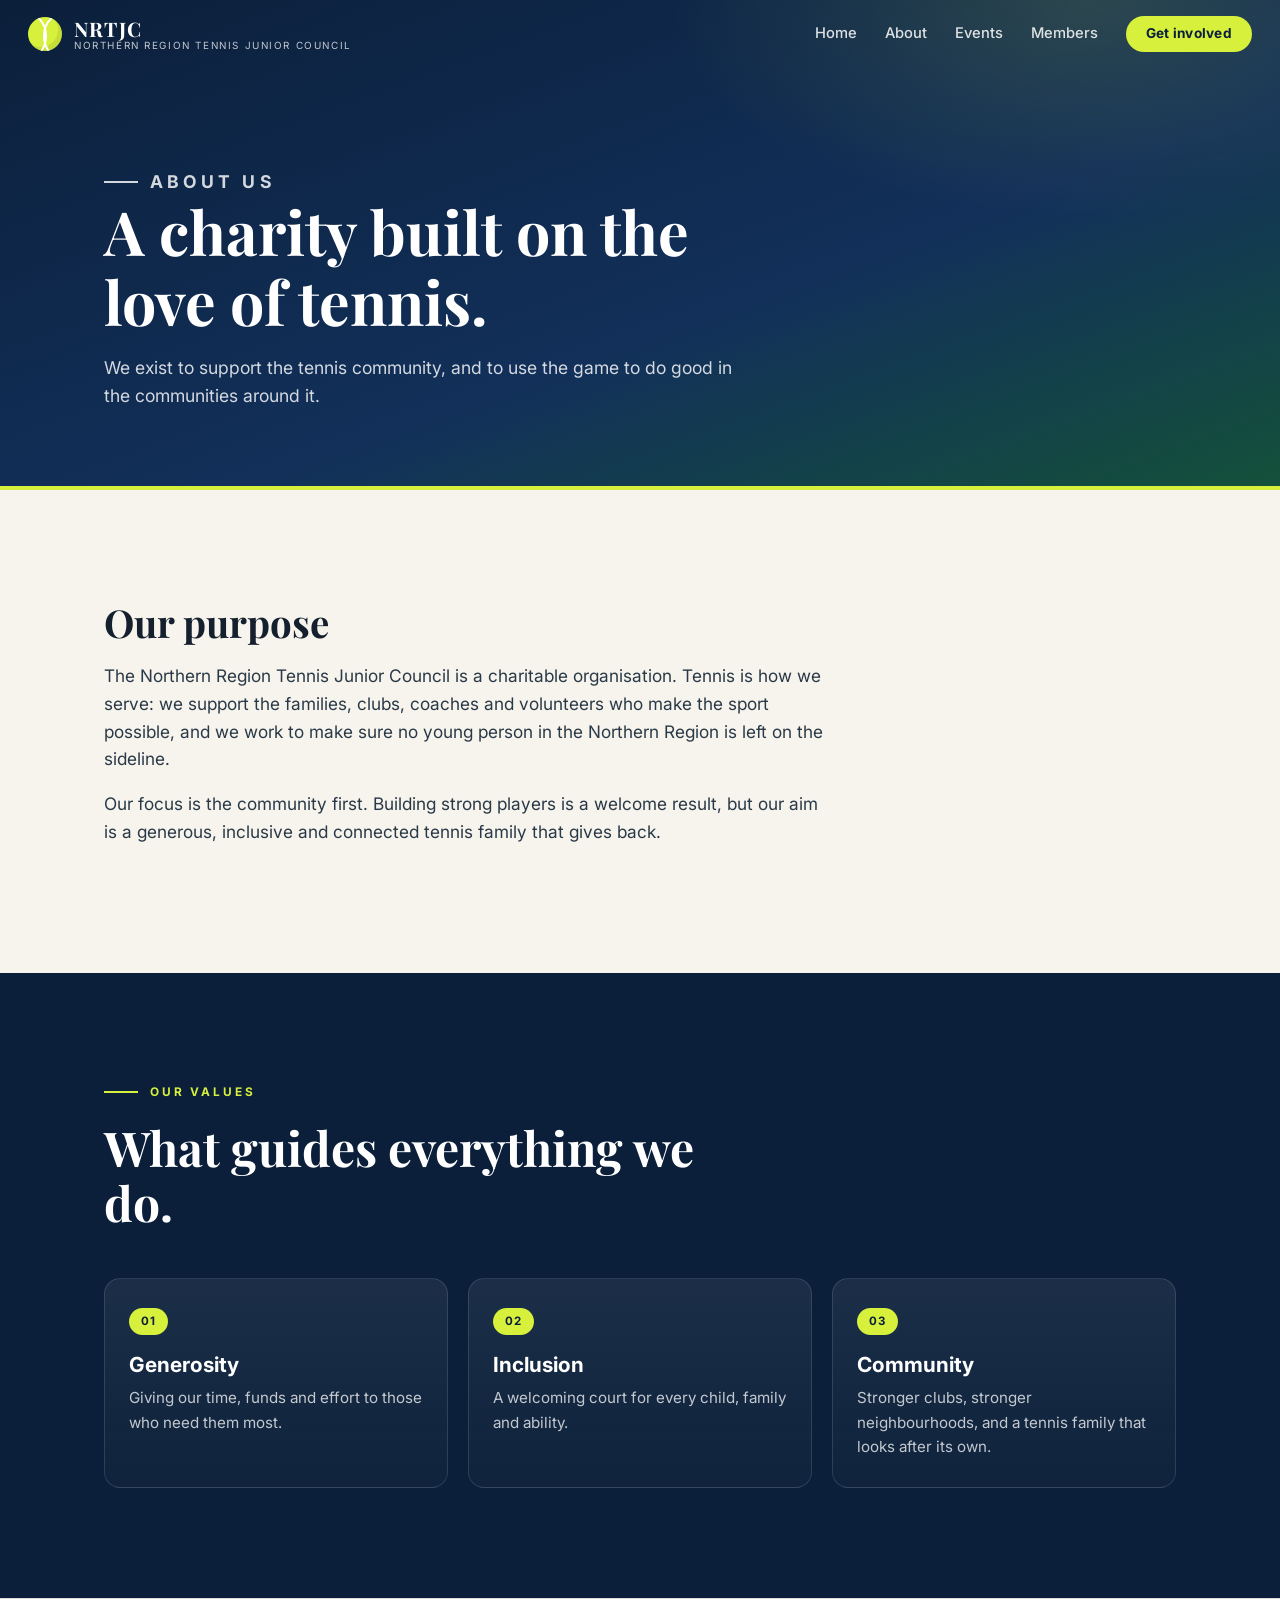
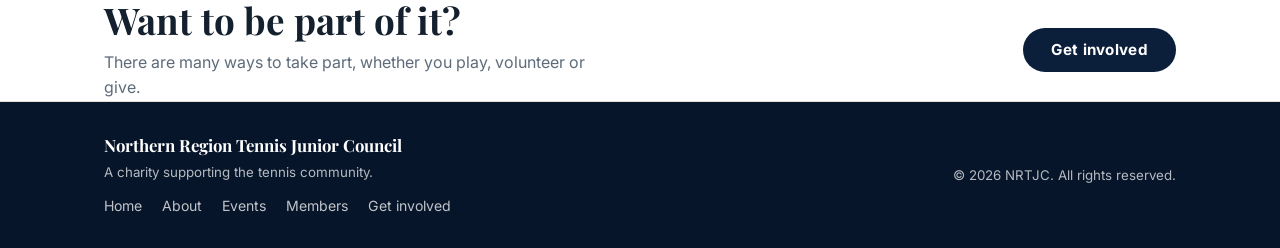
==== about.html @ 8a2147fd "Split into multiple pages and remove placeholder content Pages: home, about, events, members, get-in" ====
<!doctype html>
<html lang="en">
<head>
  <meta charset="utf-8">
  <meta name="viewport" content="width=device-width, initial-scale=1">
  <title>About – Northern Region Tennis Junior Council</title>
  <meta name="description" content="Who we are and what we stand for.">
  <link rel="preconnect" href="https://fonts.googleapis.com">
  <link rel="preconnect" href="https://fonts.gstatic.com" crossorigin>
  <link href="https://fonts.googleapis.com/css2?family=Inter:wght@400;500;600;700&family=Playfair+Display:wght@600;700;800&display=swap" rel="stylesheet">
  <link rel="stylesheet" href="styles.css">
</head>
<body data-page="about">
<header class="page-hero"><div class="wrap">
  <p class="eyebrow">About us</p>
  <h1>A charity built on the love of tennis.</h1>
  <p>We exist to support the tennis community, and to use the game to do good in the communities around it.</p>
</div></header>
<main>
  <section class="section">
    <div class="wrap">
      <div class="prose reveal">
        <h2>Our purpose</h2>
        <p>The Northern Region Tennis Junior Council is a charitable organisation. Tennis is how we serve: we support the families, clubs, coaches and volunteers who make the sport possible, and we work to make sure no young person in the Northern Region is left on the sideline.</p>
        <p>Our focus is the community first. Building strong players is a welcome result, but our aim is a generous, inclusive and connected tennis family that gives back.</p>
      </div>
    </div>
  </section>
  <section class="section dark">
    <div class="wrap">
      <div class="section-head reveal"><p class="eyebrow">Our values</p><h2>What guides everything we do.</h2></div>
      <div class="cards" style="grid-template-columns:repeat(3,1fr)">
        <article class="card reveal"><div class="card-tag">01</div><h3>Generosity</h3><p>Giving our time, funds and effort to those who need them most.</p></article>
        <article class="card reveal"><div class="card-tag">02</div><h3>Inclusion</h3><p>A welcoming court for every child, family and ability.</p></article>
        <article class="card reveal"><div class="card-tag">03</div><h3>Community</h3><p>Stronger clubs, stronger neighbourhoods, and a tennis family that looks after its own.</p></article>
      </div>
    </div>
  </section>
  <section class="band">
    <div class="wrap split reveal">
      <div><h2>Want to be part of it?</h2><p>There are many ways to take part, whether you play, volunteer or give.</p></div>
      <a href="get-involved.html" class="btn btn-navy">Get involved</a>
    </div>
  </section>
</main>

<script src="site-config.js"></script>
<script src="layout.js"></script>
</body>
</html>
---- styles.css ----
:root {
  --navy: #0b1f3a;
  --navy-2: #12305a;
  --court: #1d6b4a;
  --court-2: #14513a;
  --ball: #d6f03c;
  --ball-dark: #b5cf1f;
  --cream: #f6f4ec;
  --ink: #14202e;
  --muted: #5d6b7a;
  --line: #e1ddd0;
  --white: #fff;
  --radius: 16px;
  --shadow: 0 18px 40px -18px rgba(11, 31, 58, .35);
  --serif: "Playfair Display", Georgia, serif;
  --sans: "Inter", system-ui, -apple-system, "Segoe UI", sans-serif;
}

* { box-sizing: border-box; }
html { scroll-behavior: smooth; scroll-padding-top: 72px; }
body {
  margin: 0; font-family: var(--sans); color: var(--ink); background: var(--cream);
  line-height: 1.6; -webkit-font-smoothing: antialiased;
}
h1, h2, h3 { font-family: var(--serif); line-height: 1.15; margin: 0; }
h3 { font-family: var(--sans); font-weight: 700; }
p { margin: 0 0 1em; }
a { color: inherit; }
img { max-width: 100%; }
[hidden] { display: none !important; }

.wrap { max-width: 1120px; margin: 0 auto; padding: 0 24px; }
.center { text-align: center; }

/* ---------- Buttons ---------- */
.btn {
  display: inline-block; background: var(--ball); color: var(--navy); font-weight: 700;
  padding: 14px 28px; border-radius: 999px; text-decoration: none; border: 0; cursor: pointer;
  font: 700 .95rem/1 var(--sans); letter-spacing: .02em;
  transition: transform .2s, box-shadow .2s, background .2s;
}
.btn:hover { transform: translateY(-2px); background: #e4ff4a; box-shadow: 0 10px 24px -8px rgba(214, 240, 60, .6); }
.btn-small { padding: 11px 20px; font-size: .85rem; }
.btn-ghost { background: transparent; color: var(--white); box-shadow: inset 0 0 0 2px rgba(255,255,255,.45); }
.btn-ghost:hover { background: rgba(255,255,255,.1); box-shadow: inset 0 0 0 2px var(--white); }
.btn-ghost-dark { background: transparent; color: var(--navy); box-shadow: inset 0 0 0 2px var(--line); }
.btn-ghost-dark:hover { background: var(--cream); box-shadow: inset 0 0 0 2px var(--navy); }

/* ---------- Nav ---------- */
.nav {
  position: fixed; inset: 0 0 auto 0; z-index: 50; height: 68px;
  display: flex; align-items: center; justify-content: space-between; padding: 0 28px;
  background: rgba(11, 31, 58, .0); transition: background .3s, box-shadow .3s;
}
.nav.scrolled { background: rgba(11, 31, 58, .96); backdrop-filter: blur(8px); box-shadow: 0 6px 24px rgba(0,0,0,.2); }
.brand { display: flex; align-items: center; gap: 12px; text-decoration: none; color: var(--white); }
.brand-mark {
  width: 34px; height: 34px; border-radius: 50%; background: var(--ball); position: relative; flex: none;
  box-shadow: inset -4px -4px 0 rgba(0,0,0,.08);
}
.brand-mark::before, .brand-mark::after {
  content: ""; position: absolute; width: 140%; height: 140%; border: 2px solid var(--white); border-radius: 50%;
}
.brand-mark::before { left: -95%; top: -20%; }
.brand-mark::after { right: -95%; top: -20%; }
.brand-mark { overflow: hidden; }
.brand-text { display: flex; flex-direction: column; line-height: 1.1; }
.brand-text strong { font-family: var(--serif); font-size: 1.25rem; letter-spacing: .06em; }
.brand-text small { font-size: .62rem; text-transform: uppercase; letter-spacing: .16em; opacity: .75; }
#navLinks { display: flex; align-items: center; gap: 28px; }
#navLinks a:not(.btn) { color: var(--white); text-decoration: none; font-weight: 500; font-size: .92rem; opacity: .85; position: relative; }
#navLinks a:not(.btn):hover { opacity: 1; }
#navLinks a:not(.btn)::after {
  content: ""; position: absolute; left: 0; bottom: -6px; height: 2px; width: 0; background: var(--ball); transition: width .25s;
}
#navLinks a:not(.btn):hover::after { width: 100%; }
.nav-toggle { display: none; background: none; border: 0; width: 40px; height: 40px; cursor: pointer; position: relative; }
.nav-toggle span { position: absolute; left: 9px; right: 9px; height: 2px; background: var(--white); transition: transform .25s, top .25s; }
.nav-toggle span:first-child { top: 15px; }
.nav-toggle span:last-child { top: 23px; }
.nav-toggle[aria-expanded="true"] span:first-child { top: 19px; transform: rotate(45deg); }
.nav-toggle[aria-expanded="true"] span:last-child { top: 19px; transform: rotate(-45deg); }

/* ---------- Hero ---------- */
.hero {
  position: relative; min-height: 100vh; display: flex; align-items: center; overflow: hidden; color: var(--white);
  background:
    radial-gradient(900px 500px at 80% 20%, rgba(214,240,60,.14), transparent 60%),
    linear-gradient(160deg, var(--navy) 0%, var(--navy-2) 45%, var(--court-2) 100%);
}
.court { position: absolute; inset: 0; perspective: 900px; pointer-events: none; }
.court-lines {
  position: absolute; left: 50%; bottom: -35%; width: 130%; aspect-ratio: 1.9; transform: translateX(-50%) rotateX(62deg);
  border: 3px solid rgba(255,255,255,.35); background: rgba(29,107,74,.25);
  background-image:
    linear-gradient(rgba(255,255,255,.35), rgba(255,255,255,.35)),
    linear-gradient(rgba(255,255,255,.35), rgba(255,255,255,.35)),
    linear-gradient(rgba(255,255,255,.35), rgba(255,255,255,.35)),
    linear-gradient(rgba(255,255,255,.35), rgba(255,255,255,.35));
  background-repeat: no-repeat;
  background-size: 3px 100%, 100% 3px, 100% 3px, 3px 50%;
  background-position: 50% 0, 0 12%, 0 88%, 50% 50%;
  /* service lines & centre mark */
  box-shadow: 0 0 120px rgba(214,240,60,.08) inset;
}
.court-lines::before {
  content: ""; position: absolute; left: 22%; right: 22%; top: 12%; bottom: 12%;
  border-left: 3px solid rgba(255,255,255,.3); border-right: 3px solid rgba(255,255,255,.3);
}
.ball {
  position: absolute; right: 14%; top: 22%; width: 74px; height: 74px; border-radius: 50%;
  background: radial-gradient(circle at 32% 30%, #f1ff7a, var(--ball) 55%, var(--ball-dark));
  box-shadow: 0 0 60px rgba(214,240,60,.45);
  animation: bounce 2.6s cubic-bezier(.3,0,.4,1) infinite;
}
.ball::before, .ball::after {
  content: ""; position: absolute; width: 120%; height: 120%; border: 3px solid rgba(255,255,255,.85); border-radius: 50%;
}
.ball::before { left: -78%; top: -10%; }
.ball::after { right: -78%; top: -10%; }
.ball { overflow: hidden; }
.ball-shadow {
  position: absolute; right: calc(14% - 6px); top: 62%; width: 86px; height: 16px; border-radius: 50%;
  background: rgba(0,0,0,.35); filter: blur(6px); animation: shadow 2.6s cubic-bezier(.3,0,.4,1) infinite;
}
@keyframes bounce {
  0%, 100% { transform: translateY(300px) scale(1, .92); animation-timing-function: cubic-bezier(.2,.7,.4,1); }
  50% { transform: translateY(0) scale(1); animation-timing-function: cubic-bezier(.6,0,.8,.3); }
}
@keyframes shadow { 0%, 100% { transform: scale(1); opacity: .55; } 50% { transform: scale(.55); opacity: .2; } }

.hero-inner { position: relative; max-width: 1120px; margin: 0 auto; padding: 120px 24px 100px; width: 100%; }
.hero h1 { font-size: clamp(2.5rem, 6.4vw, 5rem); font-weight: 800; max-width: 14ch; letter-spacing: -.01em; }
.hero h1 em { font-style: italic; color: var(--ball); }
.lead { max-width: 54ch; font-size: 1.15rem; margin: 24px 0 34px; color: rgba(255,255,255,.82); }
.eyebrow {
  text-transform: uppercase; letter-spacing: .24em; font-size: .74rem; font-weight: 700; color: var(--ball);
  display: flex; align-items: center; gap: 12px; margin-bottom: 18px;
}
.eyebrow::before { content: ""; width: 34px; height: 2px; background: currentColor; }
.eyebrow.dark { color: var(--court); }
.hero-cta { display: flex; flex-wrap: wrap; gap: 14px; }
.scroll-cue {
  position: absolute; left: 50%; bottom: 26px; width: 26px; height: 42px; border: 2px solid rgba(255,255,255,.5);
  border-radius: 14px; transform: translateX(-50%);
}
.scroll-cue span { position: absolute; left: 50%; top: 8px; width: 4px; height: 8px; margin-left: -2px; border-radius: 2px; background: var(--ball); animation: cue 1.6s infinite; }
@keyframes cue { 0% { opacity: 1; transform: translateY(0); } 100% { opacity: 0; transform: translateY(14px); } }

/* ---------- Sections ---------- */
.section { padding: 110px 0; }
.section.dark { background: var(--navy); color: var(--white); }
.section-head { max-width: 640px; margin-bottom: 48px; }
.section-head h2, .two-col h2 { font-size: clamp(2rem, 4vw, 3rem); }
.section-head .sub { margin: 16px 0 0; color: var(--muted); }
.two-col { display: grid; grid-template-columns: 1fr 1.2fr; gap: 64px; align-items: start; }
.pillars { list-style: none; padding: 0; margin: 32px 0 0; display: grid; gap: 22px; }
.pillars li { display: flex; gap: 20px; padding-top: 22px; border-top: 1px solid var(--line); }
.pillars li > span { font-family: var(--serif); font-size: 1.6rem; color: var(--court); font-weight: 700; }
.pillars h3 { margin-bottom: 2px; }
.pillars p { margin: 0; color: var(--muted); }

.cards { display: grid; grid-template-columns: repeat(4, 1fr); gap: 20px; }
.card {
  background: linear-gradient(180deg, rgba(255,255,255,.07), rgba(255,255,255,.02));
  border: 1px solid rgba(255,255,255,.12); border-radius: var(--radius); padding: 28px 24px; position: relative; overflow: hidden;
  transition: transform .3s, border-color .3s;
}
.card::after { content: ""; position: absolute; left: 0; bottom: 0; height: 3px; width: 0; background: var(--ball); transition: width .4s; }
.card:hover { transform: translateY(-6px); border-color: rgba(214,240,60,.5); }
.card:hover::after { width: 100%; }
.card-tag { display: inline-block; background: var(--ball); color: var(--navy); font-size: .72rem; font-weight: 700; padding: 4px 12px; border-radius: 999px; letter-spacing: .08em; margin-bottom: 18px; }
.card h3 { font-size: 1.3rem; margin-bottom: 10px; }
.card p { color: rgba(255,255,255,.75); margin: 0; font-size: .95rem; }

/* ---------- Events ---------- */
.events { list-style: none; margin: 0; padding: 0; display: grid; gap: 14px; }
.events li {
  display: flex; align-items: center; gap: 24px; background: var(--white); border-radius: var(--radius);
  padding: 20px 26px; border: 1px solid var(--line); transition: transform .25s, box-shadow .25s;
}
.events li:hover { transform: translateX(6px); box-shadow: var(--shadow); }
.events time { display: flex; flex-direction: column; align-items: center; min-width: 64px; background: var(--navy); color: var(--white); border-radius: 12px; padding: 8px 6px; line-height: 1.1; }
.events time b { font-size: .68rem; letter-spacing: .16em; color: var(--ball); }
.events time span { font-family: var(--serif); font-size: 1.7rem; font-weight: 700; }
.events li > div { flex: 1; }
.events h3 { font-size: 1.1rem; }
.events p { margin: 2px 0 0; color: var(--muted); font-size: .92rem; }
.chip { font-size: .75rem; font-weight: 700; padding: 6px 14px; border-radius: 999px; background: rgba(29,107,74,.12); color: var(--court-2); white-space: nowrap; }
.chip.alt { background: rgba(11,31,58,.08); color: var(--navy-2); }

/* ---------- Members ---------- */
.members-section { background: linear-gradient(180deg, #ecebe0, var(--cream)); }
.toolbar { display: flex; gap: 14px; margin-bottom: 32px; flex-wrap: wrap; }
.toolbar input {
  flex: 1; min-width: 220px; padding: 14px 20px; border-radius: 999px; border: 1px solid var(--line);
  font: 500 .95rem var(--sans); background: var(--white); outline: none; transition: border-color .2s, box-shadow .2s;
}
.toolbar input:focus { border-color: var(--court); box-shadow: 0 0 0 4px rgba(29,107,74,.15); }
.toolbar .btn { background: var(--navy); color: var(--white); }
.toolbar .btn:hover { background: var(--navy-2); box-shadow: 0 10px 24px -8px rgba(11,31,58,.5); }

.member-grid { display: grid; grid-template-columns: repeat(auto-fill, minmax(260px, 1fr)); gap: 22px; }
.member {
  background: var(--white); border-radius: var(--radius); border: 1px solid var(--line); overflow: hidden; cursor: pointer;
  text-align: left; padding: 0; font: inherit; color: inherit; display: flex; flex-direction: column;
  transition: transform .3s, box-shadow .3s; position: relative;
}
.member:hover, .member:focus-visible { transform: translateY(-6px); box-shadow: var(--shadow); outline: none; }
.member:focus-visible { box-shadow: 0 0 0 3px var(--court), var(--shadow); }
.member-top { height: 96px; position: relative; background: linear-gradient(135deg, var(--navy), var(--court)); }
.member-top::after {
  content: ""; position: absolute; inset: 0; opacity: .25;
  background: repeating-linear-gradient(90deg, transparent 0 38px, rgba(255,255,255,.5) 38px 40px);
}
.avatar {
  width: 72px; height: 72px; border-radius: 50%; display: grid; place-items: center; flex: none;
  font: 800 1.5rem var(--serif); color: var(--navy); background: var(--ball); border: 4px solid var(--white);
}
.member .avatar { position: absolute; left: 22px; bottom: -36px; z-index: 1; }
.member-body { padding: 48px 22px 22px; flex: 1; display: flex; flex-direction: column; }
.member h3 { font-size: 1.15rem; }
.member .meta { color: var(--muted); font-size: .88rem; margin: 2px 0 16px; }
.member-foot { margin-top: auto; display: flex; align-items: center; justify-content: space-between; font-size: .82rem; font-weight: 600; color: var(--court-2); }
.member-foot .arrow { transition: transform .25s; }
.member:hover .arrow { transform: translateX(5px); }
.slide-dots { display: flex; gap: 6px; }
.slide-dots i { width: 10px; height: 10px; border-radius: 50%; background: var(--line); }
.slide-dots i.on { background: var(--ball-dark); }
.remove-btn {
  position: absolute; top: 10px; right: 10px; z-index: 2; background: rgba(0,0,0,.45); color: var(--white); border: 0;
  border-radius: 999px; font: 600 .7rem var(--sans); padding: 5px 10px; cursor: pointer;
}
.remove-btn:hover { background: #b3261e; }
.badge-local { position: absolute; top: 10px; left: 12px; z-index: 2; font-size: .66rem; font-weight: 700; letter-spacing: .1em; text-transform: uppercase; color: var(--navy); background: var(--ball); padding: 3px 9px; border-radius: 999px; }
.empty { text-align: center; color: var(--muted); padding: 40px 0; }

/* ---------- CTA / footer ---------- */
.cta { background: linear-gradient(135deg, var(--court-2), var(--navy)); color: var(--white); }
.cta h2 { font-size: clamp(2rem, 4vw, 3rem); margin-bottom: 14px; }
.cta p { max-width: 52ch; margin: 0 auto 30px; color: rgba(255,255,255,.8); }
.footer { background: #07152a; color: rgba(255,255,255,.7); padding: 30px 0; }
.footer-in { display: flex; justify-content: space-between; gap: 20px; flex-wrap: wrap; align-items: center; }
.footer strong { color: var(--white); font-family: var(--serif); font-size: 1.05rem; }

/* ---------- Modals ---------- */
.modal { position: fixed; inset: 0; z-index: 100; display: grid; place-items: center; padding: 20px; animation: fade .2s; }
.modal-backdrop { position: absolute; inset: 0; background: rgba(7,21,42,.82); backdrop-filter: blur(4px); }
.modal-panel {
  position: relative; background: var(--white); border-radius: 20px; width: 100%; max-height: calc(100vh - 40px);
  overflow: auto; box-shadow: 0 40px 90px rgba(0,0,0,.5); animation: pop .3s cubic-bezier(.2,.8,.3,1.2);
}
@keyframes fade { from { opacity: 0; } }
@keyframes pop { from { opacity: 0; transform: translateY(24px) scale(.96); } }
.modal-close {
  position: absolute; top: 14px; right: 16px; z-index: 3; width: 38px; height: 38px; border-radius: 50%; border: 0;
  background: rgba(11,31,58,.08); font-size: 1.6rem; line-height: 1; cursor: pointer; color: var(--navy);
}
.modal-close:hover { background: var(--ball); }

.viewer-panel { max-width: 1040px; padding: 26px 26px 26px; display: flex; flex-direction: column; }
.viewer-head { display: flex; align-items: center; gap: 16px; padding-right: 50px; margin-bottom: 18px; }
.viewer-head .avatar { width: 58px; height: 58px; font-size: 1.2rem; border: 0; }
.viewer-head h3 { font-size: 1.3rem; font-family: var(--serif); }
.viewer-head p { margin: 0; color: var(--muted); font-size: .92rem; }
.viewer-tabs { display: flex; gap: 8px; margin-bottom: 14px; flex-wrap: wrap; }
.viewer-tabs button {
  border: 1px solid var(--line); background: var(--cream); padding: 9px 18px; border-radius: 999px; cursor: pointer;
  font: 600 .86rem var(--sans); color: var(--navy); transition: all .2s;
}
.viewer-tabs button[aria-selected="true"] { background: var(--navy); color: var(--white); border-color: var(--navy); }
.viewer-stage {
  position: relative; width: 100%; aspect-ratio: 16 / 9; background: var(--cream); border-radius: 12px; overflow: hidden; border: 1px solid var(--line);
}
.viewer-stage iframe { position: absolute; inset: 0; width: 100%; height: 100%; border: 0; }
.stage-msg { position: absolute; inset: 0; display: grid; place-content: center; text-align: center; padding: 24px; color: var(--muted); }
.stage-msg .ico { font-size: 2.4rem; margin-bottom: 6px; }
.stage-msg b { color: var(--navy); }
.stage-loading::before {
  content: ""; position: absolute; left: 50%; top: 50%; width: 34px; height: 34px; margin: -17px; border-radius: 50%;
  border: 3px solid var(--line); border-top-color: var(--court); animation: spin .8s linear infinite;
}
@keyframes spin { to { transform: rotate(360deg); } }

.form-panel { max-width: 560px; padding: 34px 32px 28px; }
.form-panel h3 { font: 700 1.6rem var(--serif); margin-bottom: 8px; }
.hint { color: var(--muted); font-size: .9rem; }
.hint.small { font-size: .78rem; margin: 18px 0 0; }
.hint code { background: var(--cream); padding: 1px 6px; border-radius: 4px; }
.form-panel form { display: grid; gap: 14px; margin-top: 18px; }
.form-panel label { display: grid; gap: 6px; font-size: .8rem; font-weight: 700; color: var(--navy); text-transform: uppercase; letter-spacing: .06em; }
.form-panel input {
  padding: 12px 14px; border: 1px solid var(--line); border-radius: 10px; font: 400 .95rem var(--sans);
  text-transform: none; letter-spacing: 0; color: var(--ink); outline: none;
}
.form-panel input:focus { border-color: var(--court); box-shadow: 0 0 0 4px rgba(29,107,74,.15); }
.row { display: grid; grid-template-columns: 1fr 1fr; gap: 14px; }
.error { color: #b3261e; background: #fdecea; padding: 10px 14px; border-radius: 10px; font-size: .88rem; margin: 0; }
.form-actions { display: flex; justify-content: flex-end; gap: 10px; margin-top: 6px; }

/* ---------- Reveal on scroll ---------- */
.reveal { opacity: 0; transform: translateY(26px); transition: opacity .7s ease, transform .7s ease; }
.reveal.in { opacity: 1; transform: none; }

/* ---------- Responsive ---------- */
@media (max-width: 900px) {
  .cards { grid-template-columns: repeat(2, 1fr); }
  .two-col { grid-template-columns: 1fr; gap: 28px; }
  .ball { right: 8%; width: 56px; height: 56px; }
  .ball-shadow { right: 8%; }
}
@media (max-width: 720px) {
  .nav-toggle { display: block; }
  #navLinks {
    position: absolute; top: 68px; left: 0; right: 0; flex-direction: column; align-items: stretch; gap: 0;
    background: rgba(11,31,58,.98); padding: 8px 24px 20px; display: none;
  }
  #navLinks.open { display: flex; }
  #navLinks a { padding: 14px 0; border-bottom: 1px solid rgba(255,255,255,.1); }
  #navLinks .btn { text-align: center; margin-top: 14px; border: 0; }
  .nav { background: rgba(11,31,58,.96); }
  .section { padding: 80px 0; }
  .cards { grid-template-columns: 1fr; }
  .events li { flex-wrap: wrap; gap: 14px; padding: 18px; }
  .row { grid-template-columns: 1fr; }
  .viewer-panel { padding: 18px 14px; }
  .form-panel { padding: 28px 20px 22px; }
  .hero-inner { padding-top: 110px; }
  .ball { top: 14%; }
}
@media (prefers-reduced-motion: reduce) {
  *, *::before, *::after { animation: none !important; transition: none !important; }
  html { scroll-behavior: auto; }
  .reveal { opacity: 1; transform: none; }
}

/* ---------- Multi-page additions ---------- */
.nav a[aria-current="page"]:not(.btn)::after { width: 100%; }
.nav a[aria-current="page"]:not(.btn) { opacity: 1; }
.page-hero {
  color: var(--white); padding: 150px 0 80px; position: relative; overflow: hidden;
  background:
    radial-gradient(700px 360px at 85% 0%, rgba(214,240,60,.14), transparent 60%),
    linear-gradient(160deg, var(--navy), var(--navy-2) 60%, var(--court-2));
}
.page-hero::after {
  content: ""; position: absolute; left: 0; right: 0; bottom: 0; height: 4px; background: var(--ball);
}
.page-hero h1 { font-size: clamp(2.2rem, 5vw, 3.8rem); max-width: 18ch; }
.page-hero p { max-width: 58ch; color: rgba(255,255,255,.82); font-size: 1.1rem; margin: 18px 0 0; }
.hero-simple { min-height: 92vh; }

.values { display: grid; grid-template-columns: repeat(3, 1fr); gap: 22px; }
.value {
  background: var(--white); border: 1px solid var(--line); border-radius: var(--radius); padding: 30px 26px;
  transition: transform .3s, box-shadow .3s;
}
.value:hover { transform: translateY(-6px); box-shadow: var(--shadow); }
.value .n { font-family: var(--serif); color: var(--court); font-size: 1.8rem; font-weight: 700; }
.value h3 { margin: 6px 0 8px; font-size: 1.2rem; }
.value p { margin: 0; color: var(--muted); }

.prose { max-width: 720px; }
.prose h2 { font-size: clamp(1.8rem, 3.4vw, 2.4rem); margin-bottom: 18px; }
.prose p { font-size: 1.08rem; color: #2a3947; }

.band { background: var(--white); border-top: 1px solid var(--line); border-bottom: 1px solid var(--line); }
.split { display: flex; justify-content: space-between; align-items: center; gap: 28px; flex-wrap: wrap; }
.split h2 { font-size: clamp(1.7rem, 3vw, 2.3rem); }
.split p { margin: 8px 0 0; color: var(--muted); max-width: 52ch; }
.btn-navy { background: var(--navy); color: var(--white); }
.btn-navy:hover { background: var(--navy-2); box-shadow: 0 10px 24px -8px rgba(11,31,58,.5); }

.empty-state {
  text-align: center; background: var(--white); border: 2px dashed var(--line); border-radius: var(--radius);
  padding: 56px 24px; color: var(--muted);
}
.empty-state .ico { font-size: 2.4rem; }
.empty-state h3 { color: var(--navy); font-size: 1.2rem; margin: 6px 0; }
.empty-state p { margin: 0 auto 18px; max-width: 46ch; }

.events .chip:empty { display: none; }
.cards.light .card { background: var(--white); border-color: var(--line); color: var(--ink); }
.cards.light .card p { color: var(--muted); }
.cards.light .card:hover { border-color: var(--court); }
.cards.light .card::after { background: var(--court); }
.card .btn { margin-top: 16px; }

.footer-links { display: flex; gap: 20px; flex-wrap: wrap; margin-top: 10px; }
.footer-links a { color: rgba(255,255,255,.75); text-decoration: none; font-size: .88rem; }
.footer-links a:hover { color: var(--ball); }

@media (max-width: 900px) { .values { grid-template-columns: 1fr; } }
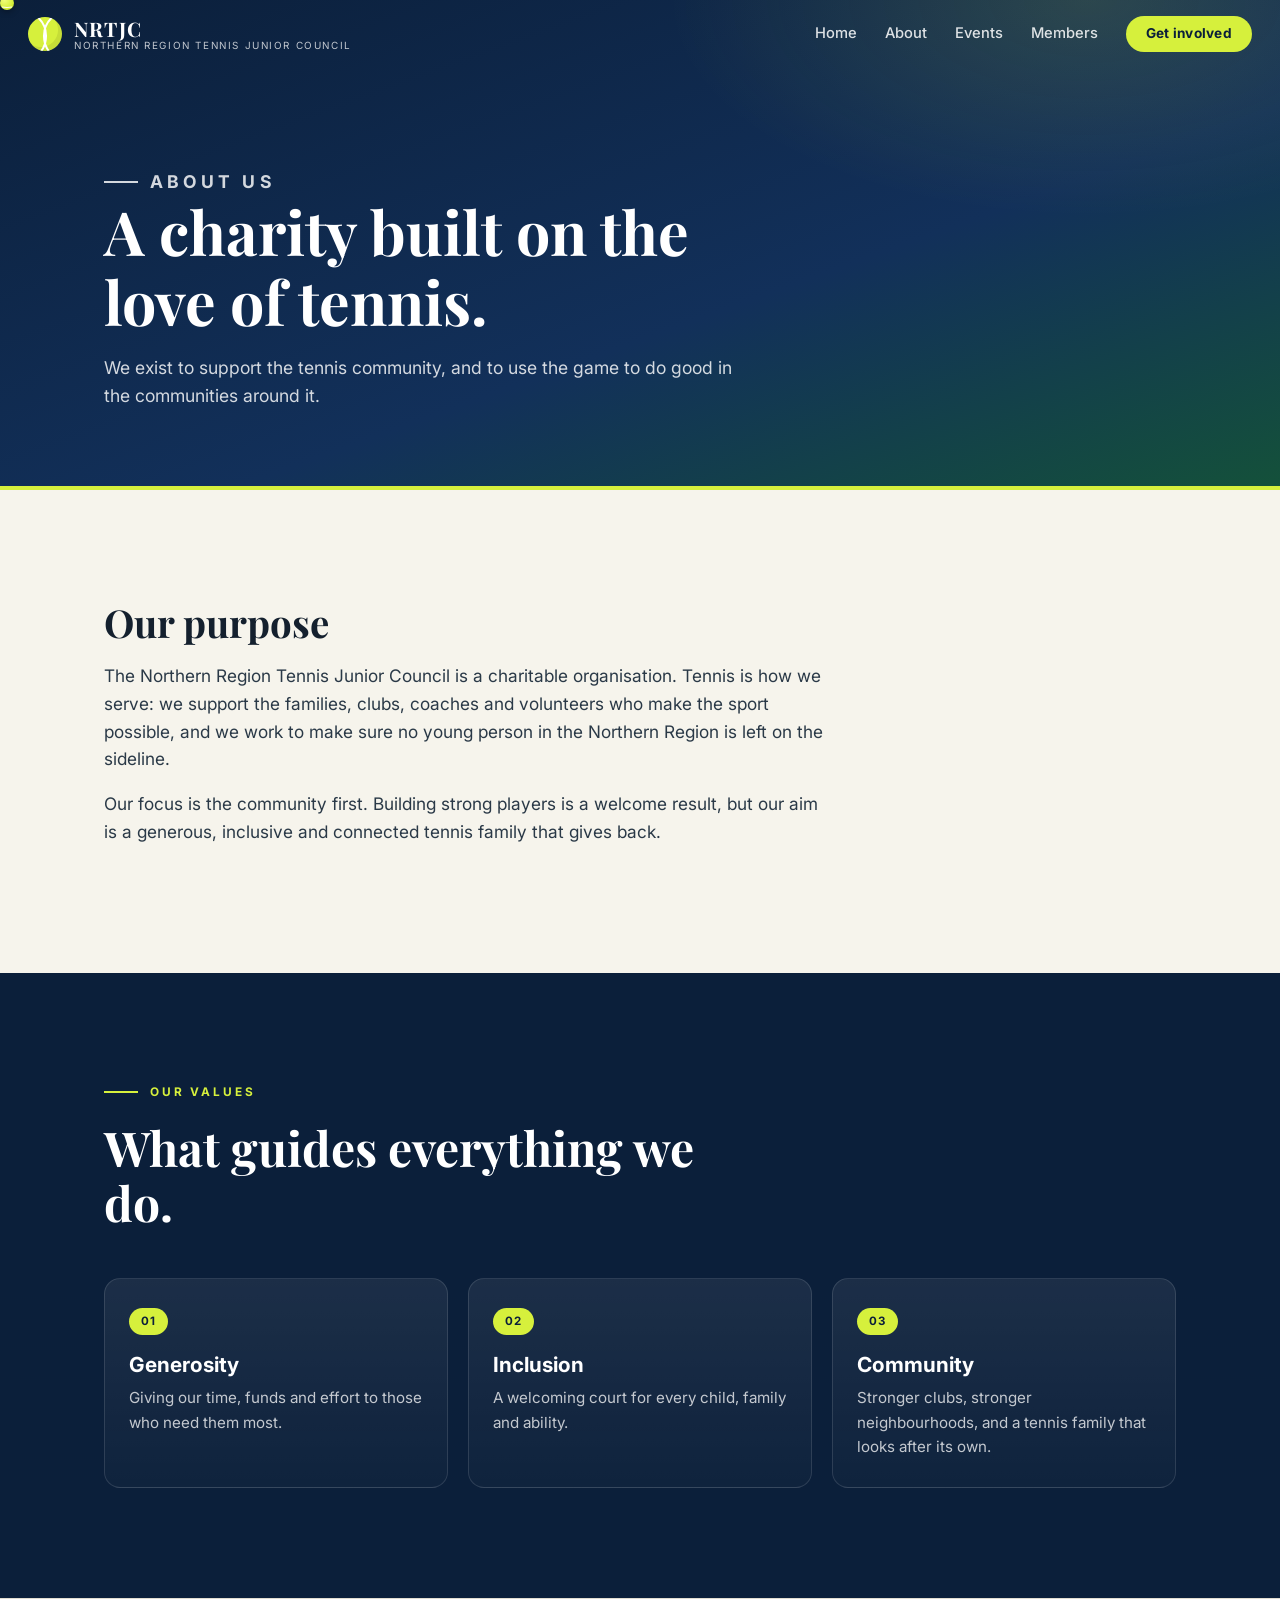
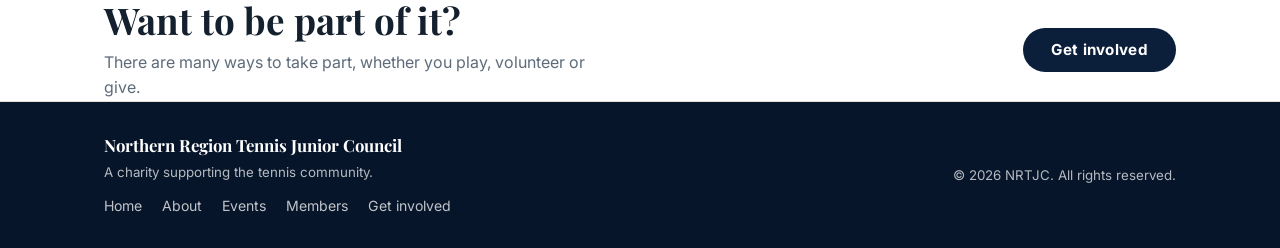
==== commit 97a487e1: "Add interactive hero ball and subtle motion touches Flickable, tappable hero ball with a quiet rally" ====
--- a/about.html
+++ b/about.html
@@ -46,5 +46,6 @@
 
 <script src="site-config.js"></script>
 <script src="layout.js"></script>
+<script src="fun.js"></script>
 </body>
 </html>
--- a/styles.css
+++ b/styles.css
@@ -391,3 +391,50 @@
 .footer-links a:hover { color: var(--ball); }
 
 @media (max-width: 900px) { .values { grid-template-columns: 1fr; } }
+
+/* ---------- Whimsy ---------- */
+/* hero ball is driven by fun.js; without JS the CSS bounce above still runs */
+.ball.live {
+  left: 0; top: 0; right: auto; z-index: 3; animation: none; cursor: grab; touch-action: none;
+  will-change: transform; transform: translate(-200px, -200px);
+}
+.ball.live.held { cursor: grabbing; }
+.ball.live:focus-visible { outline: 3px solid var(--white); outline-offset: 4px; }
+.ball-shadow.live { left: 0; top: 0; right: auto; animation: none; z-index: 2; will-change: transform; transform: translate(-200px, -200px); }
+
+.rally {
+  position: absolute; right: 28px; bottom: 30px; z-index: 3; pointer-events: none; text-align: right;
+  font: 600 .72rem/1 var(--sans); letter-spacing: .2em; text-transform: uppercase; color: rgba(255,255,255,.5);
+  transition: color .3s;
+}
+.rally.on { color: var(--ball); }
+@media (max-width: 720px) { .rally { right: 16px; bottom: 74px; } }
+
+/* thin scroll line with a rolling ball */
+.progress { position: fixed; z-index: 60; left: 0; right: 0; top: 0; height: 14px; pointer-events: none; }
+.progress i { position: absolute; left: 0; top: 0; height: 3px; background: var(--ball); box-shadow: 0 0 10px rgba(214,240,60,.6); }
+.progress b {
+  position: absolute; top: -4px; left: 0; width: 14px; height: 14px; border-radius: 50%;
+  background: radial-gradient(circle at 32% 30%, #f1ff7a, var(--ball) 60%, var(--ball-dark));
+  box-shadow: 0 2px 6px rgba(0,0,0,.3);
+}
+.progress b::before {
+  content: ""; position: absolute; inset: 2px -5px; border: 1.5px solid rgba(255,255,255,.9); border-radius: 50%;
+  clip-path: inset(0 7px);
+}
+
+/* logo ball spins on hover */
+.brand-mark { transition: transform .7s cubic-bezier(.2,.8,.3,1); }
+.brand:hover .brand-mark { transform: rotate(360deg); }
+
+/* court lines draw in on load */
+.court-lines { animation: courtIn 1.6s cubic-bezier(.2,.7,.2,1) both; }
+@keyframes courtIn { from { opacity: 0; transform: translateX(-50%) rotateX(62deg) translateY(60px) scale(.94); } }
+
+/* section eyebrow rules extend as they scroll into view */
+.reveal .eyebrow::before { width: 0; transition: width .9s .2s cubic-bezier(.2,.7,.2,1); }
+.reveal.in .eyebrow::before { width: 34px; }
+
+/* empty-state ball hops */
+.empty-state .ico { display: inline-block; animation: hop 2.2s cubic-bezier(.3,0,.4,1) infinite; }
+@keyframes hop { 0%, 100% { transform: translateY(0); } 40% { transform: translateY(-14px); } 55% { transform: translateY(0) scale(1.08, .92); } }
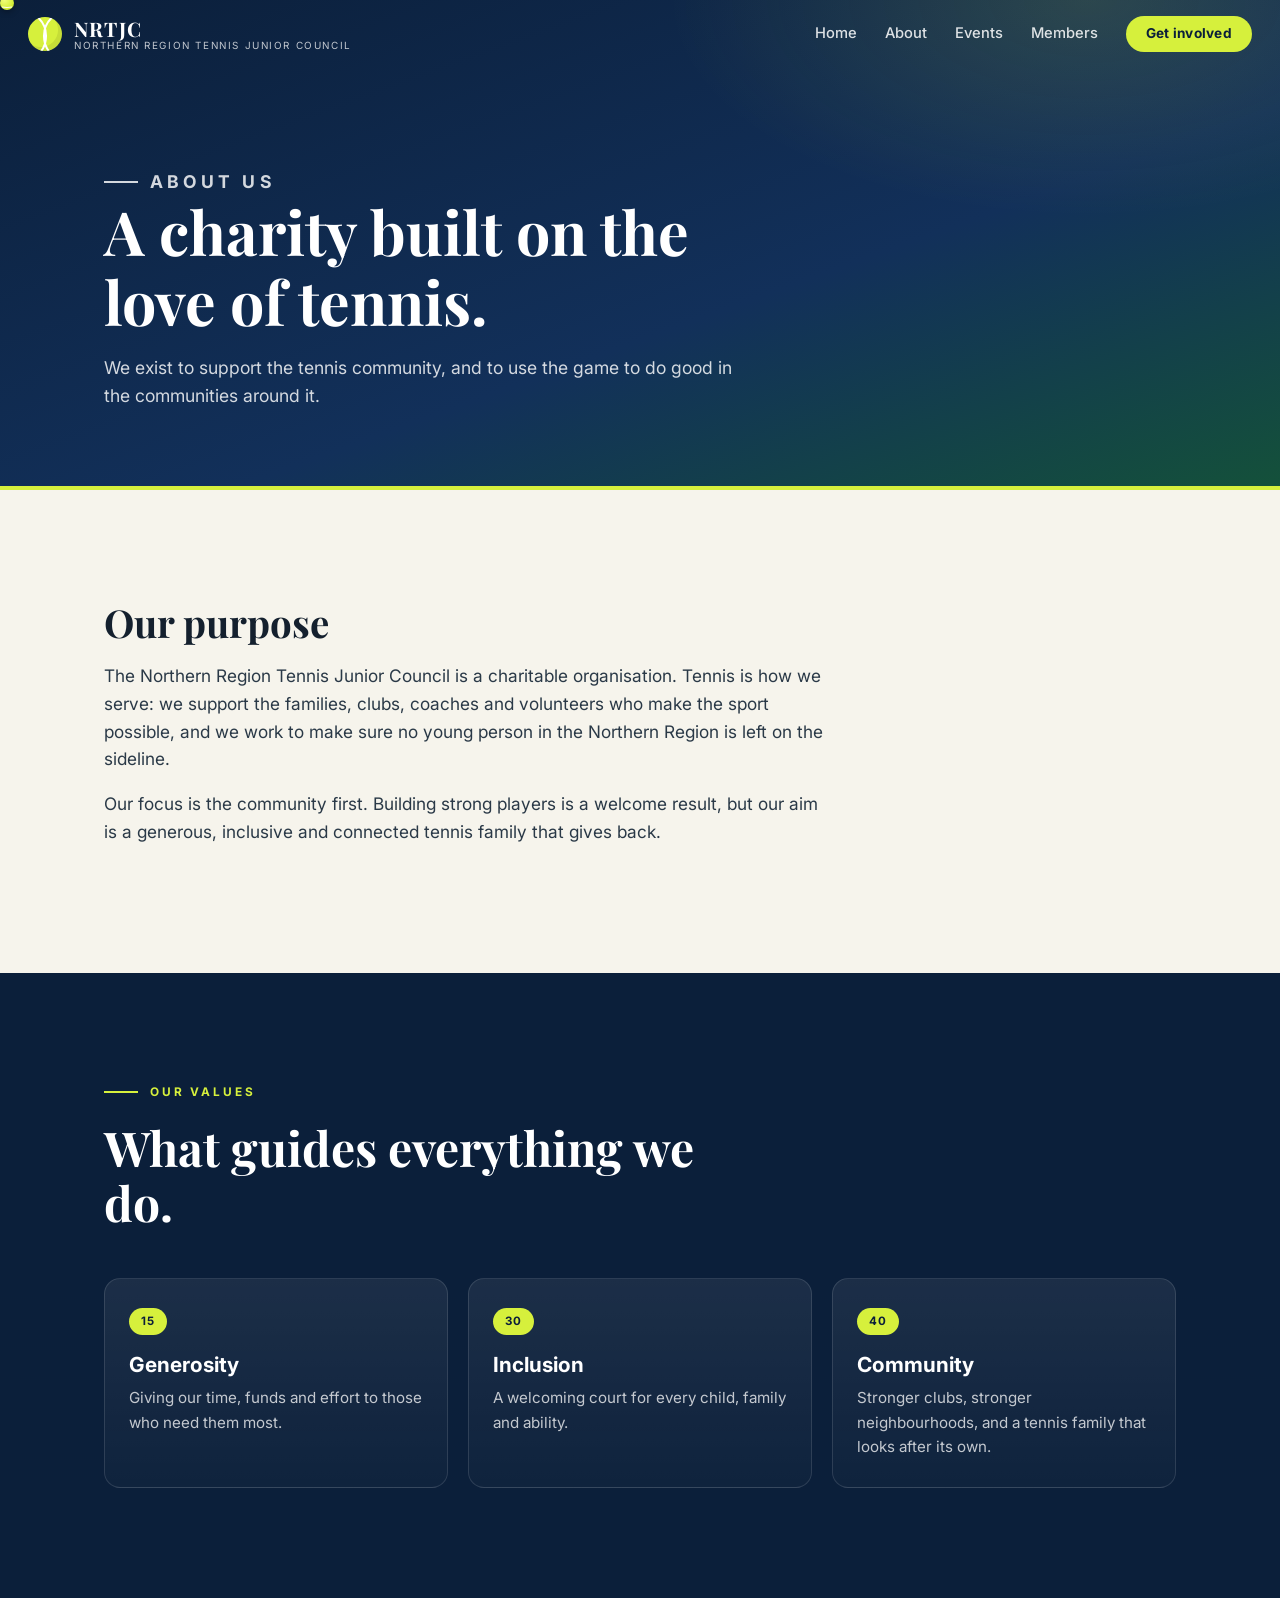
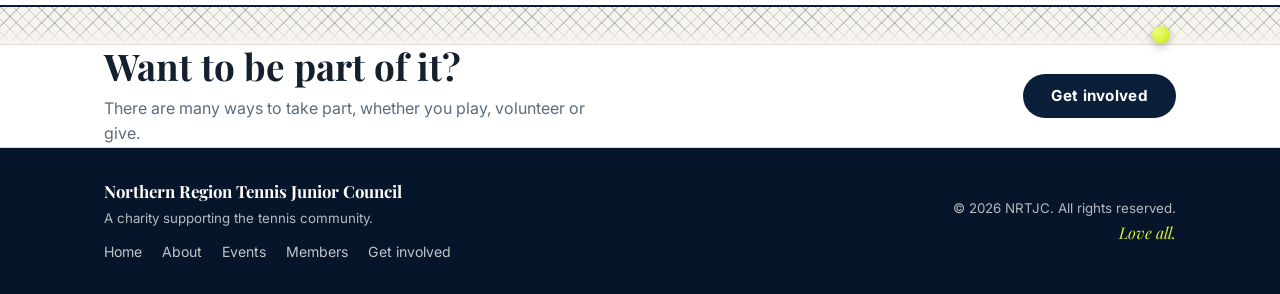
==== commit 656ce2b4: "Add more whimsy: tennis-score numbering, net hop, pop-up balls Values and cards are numbered 15/30/4" ====
--- a/about.html
+++ b/about.html
@@ -30,12 +30,14 @@
     <div class="wrap">
       <div class="section-head reveal"><p class="eyebrow">Our values</p><h2>What guides everything we do.</h2></div>
       <div class="cards" style="grid-template-columns:repeat(3,1fr)">
-        <article class="card reveal"><div class="card-tag">01</div><h3>Generosity</h3><p>Giving our time, funds and effort to those who need them most.</p></article>
-        <article class="card reveal"><div class="card-tag">02</div><h3>Inclusion</h3><p>A welcoming court for every child, family and ability.</p></article>
-        <article class="card reveal"><div class="card-tag">03</div><h3>Community</h3><p>Stronger clubs, stronger neighbourhoods, and a tennis family that looks after its own.</p></article>
+        <article class="card reveal"><div class="card-tag">15</div><h3>Generosity</h3><p>Giving our time, funds and effort to those who need them most.</p></article>
+        <article class="card reveal"><div class="card-tag">30</div><h3>Inclusion</h3><p>A welcoming court for every child, family and ability.</p></article>
+        <article class="card reveal"><div class="card-tag">40</div><h3>Community</h3><p>Stronger clubs, stronger neighbourhoods, and a tennis family that looks after its own.</p></article>
       </div>
     </div>
   </section>
+  <div class="net" aria-hidden="true"><i></i></div>
+
   <section class="band">
     <div class="wrap split reveal">
       <div><h2>Want to be part of it?</h2><p>There are many ways to take part, whether you play, volunteer or give.</p></div>
--- a/styles.css
+++ b/styles.css
@@ -438,3 +438,46 @@
 /* empty-state ball hops */
 .empty-state .ico { display: inline-block; animation: hop 2.2s cubic-bezier(.3,0,.4,1) infinite; }
 @keyframes hop { 0%, 100% { transform: translateY(0); } 40% { transform: translateY(-14px); } 55% { transform: translateY(0) scale(1.08, .92); } }
+
+/* ---------- More whimsy ---------- */
+.btn:active { transform: scale(.96); }
+.signoff { font-family: var(--serif); color: var(--ball); font-size: 1rem; }
+
+/* a net between sections; a ball hops over it once */
+.net { position: relative; height: 46px; background: var(--cream); z-index: 2; }
+.net::before {
+  content: ""; position: absolute; left: 0; right: 0; top: 7px; bottom: 0;
+  background:
+    repeating-linear-gradient(45deg, transparent 0 8px, rgba(11,31,58,.2) 8px 9px),
+    repeating-linear-gradient(-45deg, transparent 0 8px, rgba(11,31,58,.2) 8px 9px);
+  -webkit-mask-image: linear-gradient(#000 55%, transparent); mask-image: linear-gradient(#000 55%, transparent);
+}
+.net::after {
+  content: ""; position: absolute; left: 0; right: 0; top: 0; height: 7px;
+  background: var(--white); border-bottom: 2px solid var(--navy);
+}
+.net i {
+  position: absolute; left: 5%; top: 0; width: 18px; height: 18px; border-radius: 50%; z-index: 3;
+  background: radial-gradient(circle at 32% 30%, #f1ff7a, var(--ball) 60%, var(--ball-dark));
+  box-shadow: 0 3px 8px rgba(0,0,0,.25); transform: translateY(26px);
+}
+.net.go i { animation: netX 1.9s linear forwards, netY 1.9s forwards; }
+@keyframes netX { to { left: 90%; } }
+@keyframes netY {
+  0%   { transform: translateY(26px); animation-timing-function: cubic-bezier(.2,.7,.4,1); }
+  45%  { transform: translateY(-58px); animation-timing-function: cubic-bezier(.6,0,.8,.4); }
+  78%  { transform: translateY(28px); animation-timing-function: cubic-bezier(.2,.7,.4,1); }
+  88%  { transform: translateY(10px); animation-timing-function: cubic-bezier(.6,0,.8,.4); }
+  100% { transform: translateY(28px); }
+}
+
+/* pop-up balls from clicking empty court */
+.mini {
+  position: absolute; z-index: 2; width: 22px; height: 22px; margin: -11px 0 0 -11px; border-radius: 50%; pointer-events: none;
+  background: radial-gradient(circle at 32% 30%, #f1ff7a, var(--ball) 60%, var(--ball-dark)); box-shadow: 0 3px 8px rgba(0,0,0,.3);
+}
+.hero, .page-hero { cursor: default; }
+
+/* avatars hop when their card is hovered */
+.member:hover .avatar, .member:focus-visible .avatar { animation: avatarHop .55s cubic-bezier(.3,0,.4,1); }
+@keyframes avatarHop { 0%, 100% { transform: translateY(0); } 40% { transform: translateY(-9px); } 62% { transform: translateY(0) scale(1.06, .94); } }
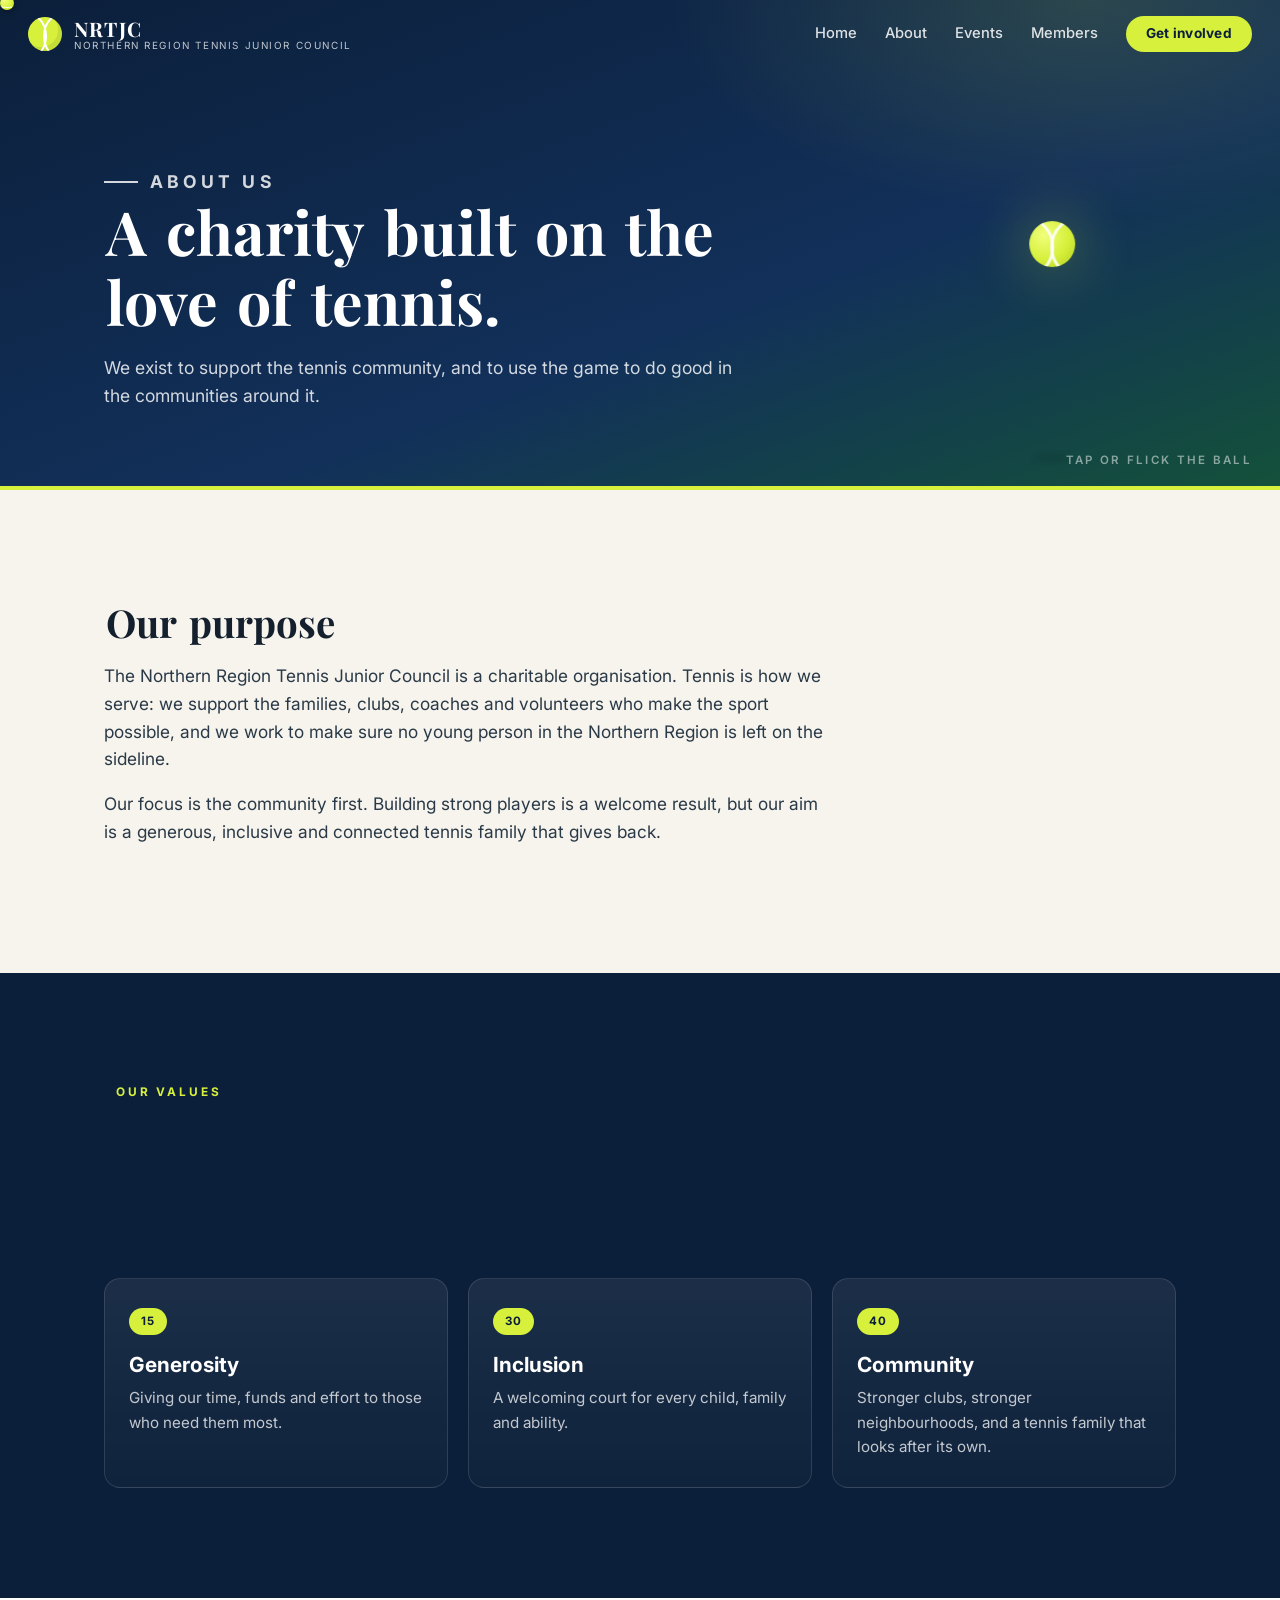
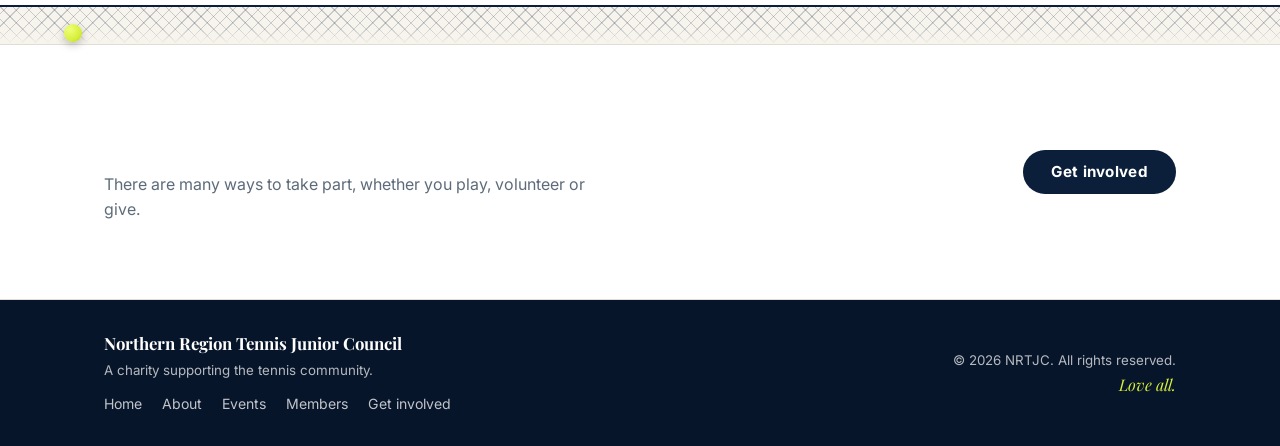
==== commit 26e43443: "Go overboard: replayable effects across every page Reveals, net hop, hero court/ball, word-rise head" ====
--- a/about.html
+++ b/about.html
@@ -49,5 +49,6 @@
 <script src="site-config.js"></script>
 <script src="layout.js"></script>
 <script src="fun.js"></script>
+<script src="play.js"></script>
 </body>
 </html>
--- a/styles.css
+++ b/styles.css
@@ -481,3 +481,101 @@
 /* avatars hop when their card is hovered */
 .member:hover .avatar, .member:focus-visible .avatar { animation: avatarHop .55s cubic-bezier(.3,0,.4,1); }
 @keyframes avatarHop { 0%, 100% { transform: translateY(0); } 40% { transform: translateY(-9px); } 62% { transform: translateY(0) scale(1.06, .94); } }
+
+/* ---------- Spacing fix + inner-page ball ---------- */
+.band { padding: 76px 0; }
+@media (max-width: 720px) { .band { padding: 52px 0; } }
+
+.page-hero .ball { width: 46px; height: 46px; }
+.page-hero .ball-shadow { width: 58px; height: 12px; }
+.page-hero .rally { bottom: 24px; }
+@media (max-width: 720px) { .page-hero .rally { bottom: 22px; right: 16px; } }
+
+/* ---------- Overboard ---------- */
+.fx { position: fixed; inset: 0; z-index: 80; pointer-events: none; overflow: hidden; }
+
+/* headings: words rise into place; replays whenever the heading re-enters view */
+.w { display: inline-block; overflow: hidden; vertical-align: top; padding: 0 .04em .16em; margin-bottom: -.16em; }
+.wi { display: inline-block; transform: translateY(115%); transition: transform .85s cubic-bezier(.2,.7,.2,1); transition-delay: calc(var(--i, 0) * 65ms); }
+.words-in .wi { transform: none; }
+
+/* tennis-score tick */
+.tick { animation: tick .35s cubic-bezier(.3,0,.4,1); }
+@keyframes tick { 0% { transform: translateY(-40%); opacity: 0; } 100% { transform: none; opacity: 1; } }
+.value .n, .card-tag { display: inline-block; }
+
+/* hero: court redraws on re-entry, parallax, bounce ripples, cursor trail */
+.hero.out .court-lines { animation: none; opacity: 0; }
+.hero .court { transform: translate(calc(var(--px, 0) * -26px), calc(var(--py, 0) * -14px)); transition: transform .35s ease-out; }
+.ripple {
+  position: absolute; width: 96px; height: 24px; margin: -12px 0 0 -48px; border-radius: 50%; z-index: 1; pointer-events: none;
+  border: 2px solid rgba(214,240,60,.8);
+}
+.dot {
+  position: absolute; z-index: 1; width: 8px; height: 8px; border-radius: 50%; pointer-events: none;
+  background: var(--ball); box-shadow: 0 0 10px rgba(214,240,60,.7);
+}
+
+/* scoreboard */
+.scoreboard { background: var(--navy); color: var(--white); padding: 100px 0; position: relative; overflow: hidden; }
+.scoreboard::before {
+  content: ""; position: absolute; inset: 0; opacity: .08; pointer-events: none;
+  background: repeating-linear-gradient(90deg, #fff 0 2px, transparent 2px 120px);
+}
+.sb-head { position: relative; max-width: 560px; margin-bottom: 40px; }
+.sb-head h2 { font-size: clamp(2rem, 4vw, 3rem); }
+.sb-head p:last-child { color: rgba(255,255,255,.7); margin: 14px 0 0; }
+.sb {
+  position: relative; max-width: 640px; border-radius: var(--radius); overflow: hidden;
+  background: #06142a; border: 1px solid rgba(255,255,255,.14); box-shadow: 0 30px 60px -30px rgba(0,0,0,.6);
+}
+.sb-row { display: grid; grid-template-columns: 1fr 64px 64px 92px; align-items: center; padding: 18px 22px; gap: 6px; }
+.sb-row + .sb-row { border-top: 1px solid rgba(255,255,255,.1); }
+.sb-name { font-weight: 700; letter-spacing: .06em; text-transform: uppercase; font-size: .9rem; }
+.sb-set {
+  text-align: center; font: 700 2rem/1 var(--serif); font-variant-numeric: tabular-nums;
+  background: rgba(255,255,255,.07); border-radius: 8px; padding: 10px 0; color: var(--white);
+}
+.sb-pt { text-align: center; font-size: .72rem; text-transform: uppercase; letter-spacing: .18em; color: rgba(255,255,255,.5); transition: color .4s; }
+.sb.won .sb-row:first-child .sb-pt { color: var(--ball); }
+.sb.won .sb-row:first-child .sb-name { color: var(--ball); }
+.sb-set.tick { color: var(--ball); }
+@media (max-width: 560px) { .sb-row { grid-template-columns: 1fr 48px 48px 64px; padding: 14px; } .sb-set { font-size: 1.5rem; } }
+
+/* footer dribble */
+.footer { position: relative; }
+.runner {
+  position: absolute; top: -9px; left: 0; width: 18px; height: 18px; border-radius: 50%; opacity: 0;
+  background: radial-gradient(circle at 32% 30%, #f1ff7a, var(--ball) 60%, var(--ball-dark)); box-shadow: 0 3px 8px rgba(0,0,0,.35);
+}
+.footer.go .runner { animation: runX 4.2s linear forwards, runY 4.2s forwards; }
+@keyframes runX { 0% { left: 0; opacity: 1; } 92% { opacity: 1; } 100% { left: calc(100% - 18px); opacity: 0; } }
+@keyframes runY {
+  0%   { transform: translateY(-4px); animation-timing-function: cubic-bezier(.2,.7,.4,1); }
+  12%  { transform: translateY(-86px); animation-timing-function: cubic-bezier(.6,0,.8,.4); }
+  25%  { transform: translateY(0); animation-timing-function: cubic-bezier(.2,.7,.4,1); }
+  37%  { transform: translateY(-58px); animation-timing-function: cubic-bezier(.6,0,.8,.4); }
+  50%  { transform: translateY(0); animation-timing-function: cubic-bezier(.2,.7,.4,1); }
+  60%  { transform: translateY(-34px); animation-timing-function: cubic-bezier(.6,0,.8,.4); }
+  72%  { transform: translateY(0); animation-timing-function: cubic-bezier(.2,.7,.4,1); }
+  80%  { transform: translateY(-16px); animation-timing-function: cubic-bezier(.6,0,.8,.4); }
+  90%  { transform: translateY(0); }
+  100% { transform: translateY(0); }
+}
+
+/* hidden: ace */
+.ace { position: absolute; top: 38%; left: 0; display: flex; align-items: center; }
+.ace-streak { width: 260px; height: 6px; border-radius: 3px; background: linear-gradient(90deg, transparent, rgba(214,240,60,.85)); }
+.ace-ball {
+  width: 26px; height: 26px; margin-left: -3px; border-radius: 50%;
+  background: radial-gradient(circle at 32% 30%, #f1ff7a, var(--ball) 60%, var(--ball-dark)); box-shadow: 0 0 26px rgba(214,240,60,.9);
+}
+.ace-text {
+  position: absolute; left: 50%; top: 50%; transform: translate(-50%, -50%); font: italic 800 clamp(3rem, 12vw, 8rem)/1 var(--serif);
+  color: var(--white); text-shadow: 0 6px 40px rgba(11,31,58,.7); -webkit-text-stroke: 2px var(--navy);
+}
+
+@media (prefers-reduced-motion: reduce) {
+  .wi { transform: none !important; }
+  .runner { display: none; }
+}
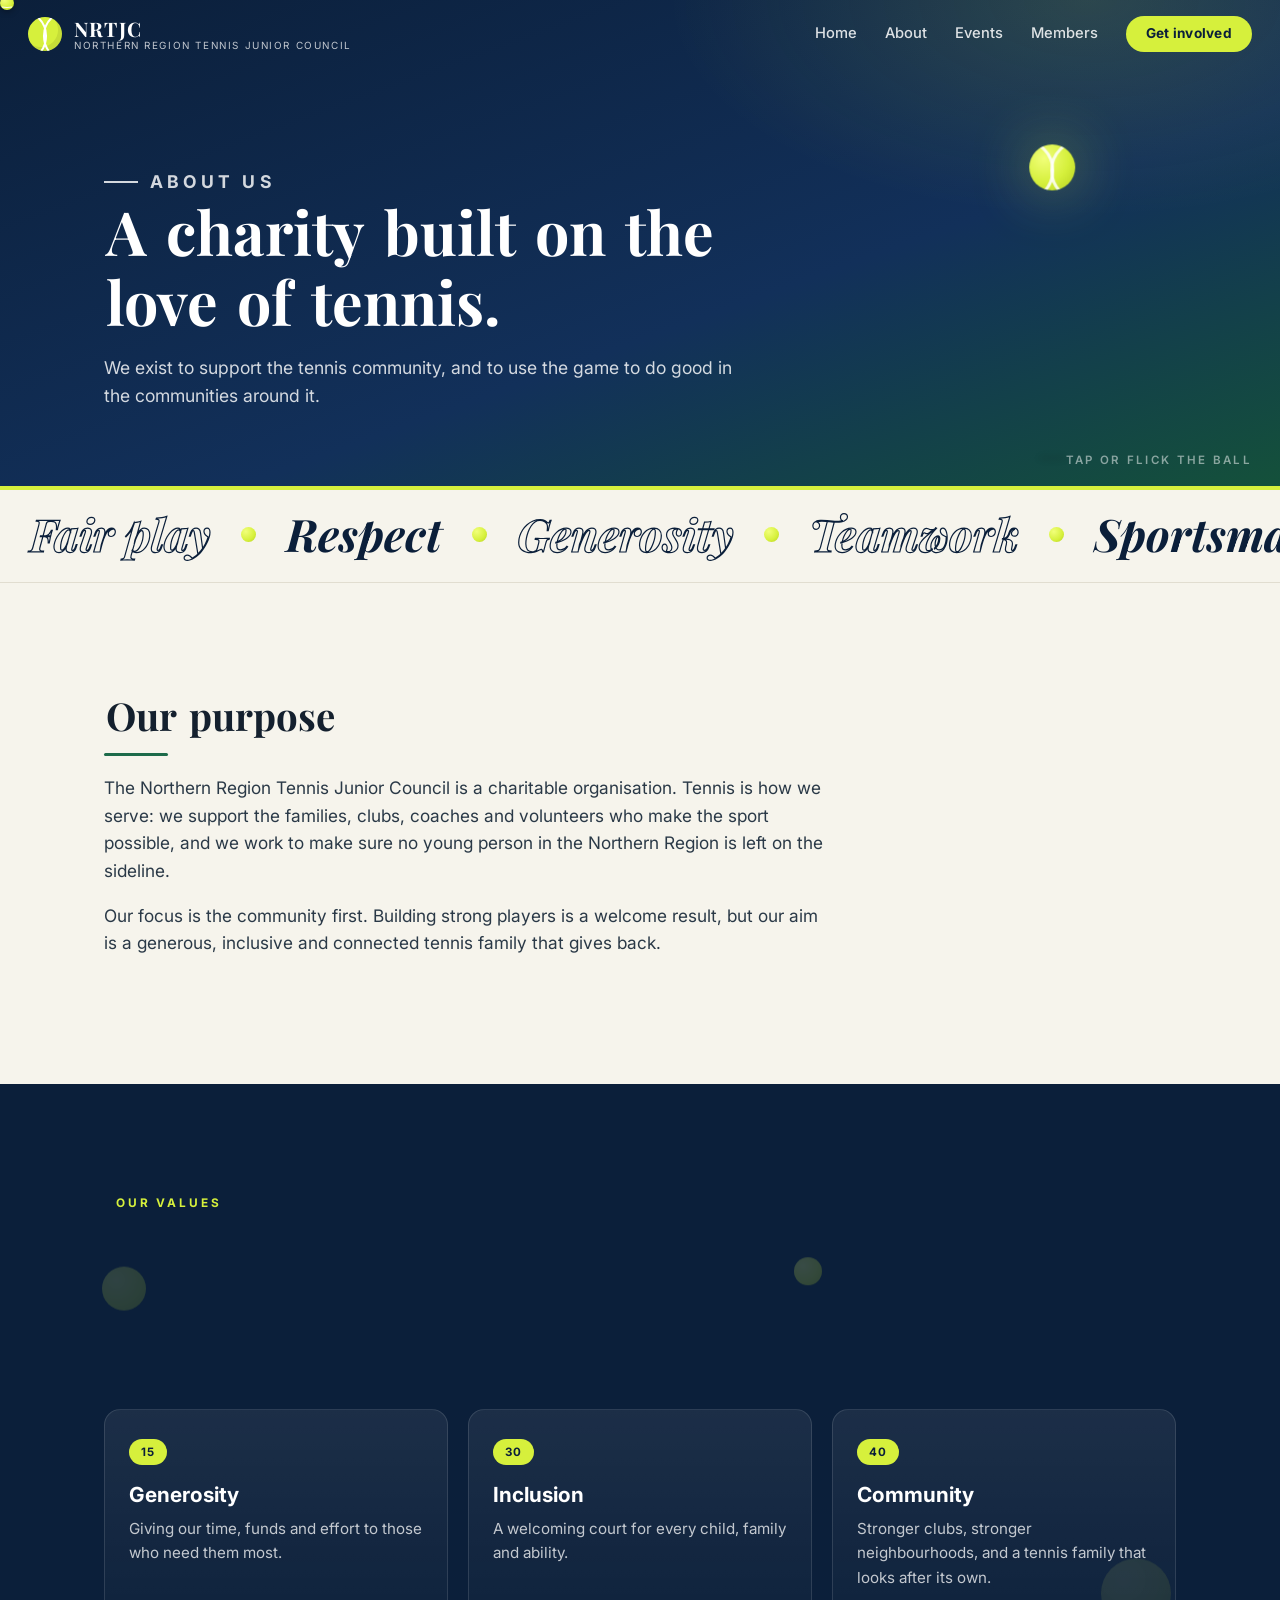
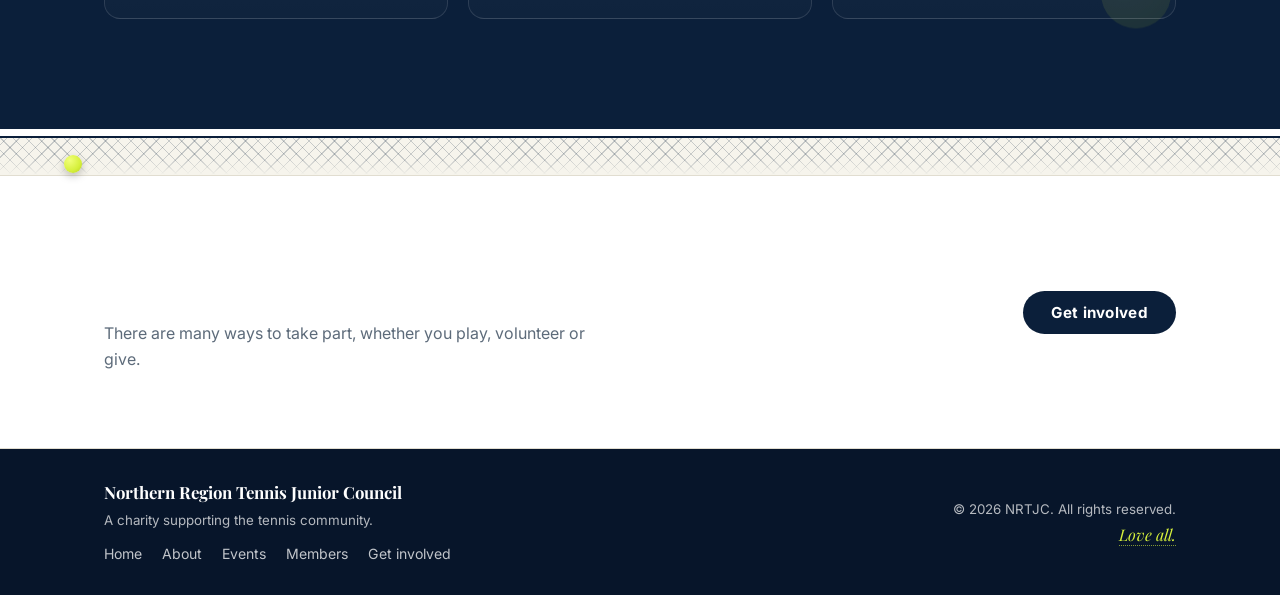
==== commit d6dc45c1: "Add page wipes, scroll-driven ticker, cursor halo, magnetic buttons, Serve game Also chalk puffs on " ====
--- a/about.html
+++ b/about.html
@@ -9,6 +9,7 @@
   <link rel="preconnect" href="https://fonts.gstatic.com" crossorigin>
   <link href="https://fonts.googleapis.com/css2?family=Inter:wght@400;500;600;700&family=Playfair+Display:wght@600;700;800&display=swap" rel="stylesheet">
   <link rel="stylesheet" href="styles.css">
+  <script>try{if(sessionStorage.getItem("nrtjc-wipe"))document.documentElement.classList.add("wiping")}catch(e){}</script>
 </head>
 <body data-page="about">
 <header class="page-hero"><div class="wrap">
@@ -16,6 +17,8 @@
   <h1>A charity built on the love of tennis.</h1>
   <p>We exist to support the tennis community, and to use the game to do good in the communities around it.</p>
 </div></header>
+<div class="marquee" aria-hidden="true" data-words="Fair play,Respect,Generosity,Teamwork,Sportsmanship,Community"><div class="mq-track"></div></div>
+
 <main>
   <section class="section">
     <div class="wrap">
@@ -50,5 +53,6 @@
 <script src="layout.js"></script>
 <script src="fun.js"></script>
 <script src="play.js"></script>
+<script src="play2.js"></script>
 </body>
 </html>
--- a/styles.css
+++ b/styles.css
@@ -579,3 +579,78 @@
   .wi { transform: none !important; }
   .runner { display: none; }
 }
+
+/* ---------- Even more ---------- */
+/* page-transition wipe */
+.wipe { position: fixed; inset: 0; z-index: 999; background: var(--ball); pointer-events: none; }
+html.wiping::before { content: ""; position: fixed; inset: 0; z-index: 998; background: var(--ball); animation: wipeFailsafe 0s 1.6s forwards; }
+@keyframes wipeFailsafe { to { visibility: hidden; } }
+
+/* word ticker */
+.marquee { background: var(--cream); border-bottom: 1px solid var(--line); overflow: hidden; padding: 22px 0; white-space: nowrap; position: relative; z-index: 1; }
+.mq-track { display: inline-flex; align-items: center; gap: 30px; will-change: transform; padding-left: 30px; }
+.mq-w { font: italic 700 clamp(1.7rem, 3.6vw, 2.8rem)/1 var(--serif); color: transparent; -webkit-text-stroke: 1.2px var(--navy); }
+.mq-w:nth-of-type(3n) { color: var(--navy); -webkit-text-stroke: 0; }
+.mq-ball {
+  flex: none; width: 15px; height: 15px; border-radius: 50%;
+  background: radial-gradient(circle at 32% 30%, #f1ff7a, var(--ball) 60%, var(--ball-dark));
+}
+
+/* chalk-line under headings, drawn when the words arrive */
+.section-head h2::after, .prose h2::after, .split h2::after, .sb-head h2::after, .two-col h2::after, .cta h2::after {
+  content: ""; display: block; height: 3px; width: 0; margin-top: 16px; background: var(--court); border-radius: 2px;
+  transition: width .9s .55s cubic-bezier(.2,.7,.2,1);
+}
+.center h2::after { margin-left: auto; margin-right: auto; }
+.words-in.section-head h2::after, h2.words-in::after { width: 64px; }
+.section.dark h2::after, .sb-head h2::after, .cta h2::after { background: var(--ball); }
+/* the hero's italic word gets a hand-drawn underline */
+.hero h1 em, .page-hero h1 em {
+  background: linear-gradient(var(--ball), var(--ball)) no-repeat 0 94% / 0% 4px; transition: background-size 1s 1s cubic-bezier(.2,.7,.2,1);
+}
+.hero h1.words-in em, .page-hero h1.words-in em { background-size: 100% 4px; }
+
+/* cursor halo */
+.halo {
+  position: fixed; left: 0; top: 0; width: 34px; height: 34px; border-radius: 50%; z-index: 90; pointer-events: none;
+  border: 2px solid #fff; mix-blend-mode: difference; opacity: 0; transition: opacity .3s, width .25s, height .25s, margin .25s, background .25s;
+}
+.halo.show { opacity: .9; }
+.halo.big { width: 54px; height: 54px; margin: -10px 0 0 -10px; background: #fff; opacity: .55; }
+
+/* magnetic buttons */
+.btn { transform: translate(var(--mx, 0px), var(--my, 0px)); }
+.btn:hover { transform: translate(var(--mx, 0px), calc(var(--my, 0px) - 2px)); }
+.btn:active { transform: translate(var(--mx, 0px), var(--my, 0px)) scale(.96); }
+
+/* chalk puff on click */
+.chalk { position: absolute; width: 36px; height: 36px; border-radius: 50%; border: 2px solid rgba(214,240,60,.9); box-shadow: 0 0 0 1px rgba(11,31,58,.25); }
+
+/* floating parallax balls */
+.scoreboard, .cta, .section.dark { overflow: hidden; }
+.float-ball {
+  position: absolute; border-radius: 50%; pointer-events: none; z-index: 0; will-change: transform;
+  background: radial-gradient(circle at 32% 30%, #f1ff7a, var(--ball) 60%, var(--ball-dark));
+}
+.scoreboard > .wrap, .cta > .wrap, .section.dark > .wrap { position: relative; z-index: 1; }
+
+/* the "Love all." sign-off is a button */
+.signoff.playable { cursor: pointer; border-bottom: 1px dotted rgba(214,240,60,.6); }
+.signoff.playable:hover { color: #fff; }
+
+/* the Serve game */
+.sg-hud {
+  position: fixed; left: 50%; top: 84px; transform: translateX(-50%); padding: 10px 22px; border-radius: 999px;
+  background: var(--navy); color: var(--ball); font: 700 .85rem/1 var(--sans); letter-spacing: .18em; text-transform: uppercase;
+  box-shadow: 0 12px 30px rgba(0,0,0,.35); white-space: nowrap;
+}
+.sg-hud.done { background: var(--ball); color: var(--navy); letter-spacing: .08em; text-transform: none; font-size: 1rem; font-family: var(--serif); }
+.sg-ball {
+  position: absolute; left: 0; width: 46px; height: 46px; padding: 0; border: 0; border-radius: 50%; cursor: pointer; pointer-events: auto;
+  background: radial-gradient(circle at 32% 30%, #f1ff7a, var(--ball) 55%, var(--ball-dark)); box-shadow: 0 8px 18px rgba(0,0,0,.35);
+}
+
+@media (hover: none) { .halo { display: none; } }
+@media (prefers-reduced-motion: reduce) { .marquee { overflow-x: auto; } .float-ball { display: none; } }
+
+.cta, .section.dark { position: relative; }
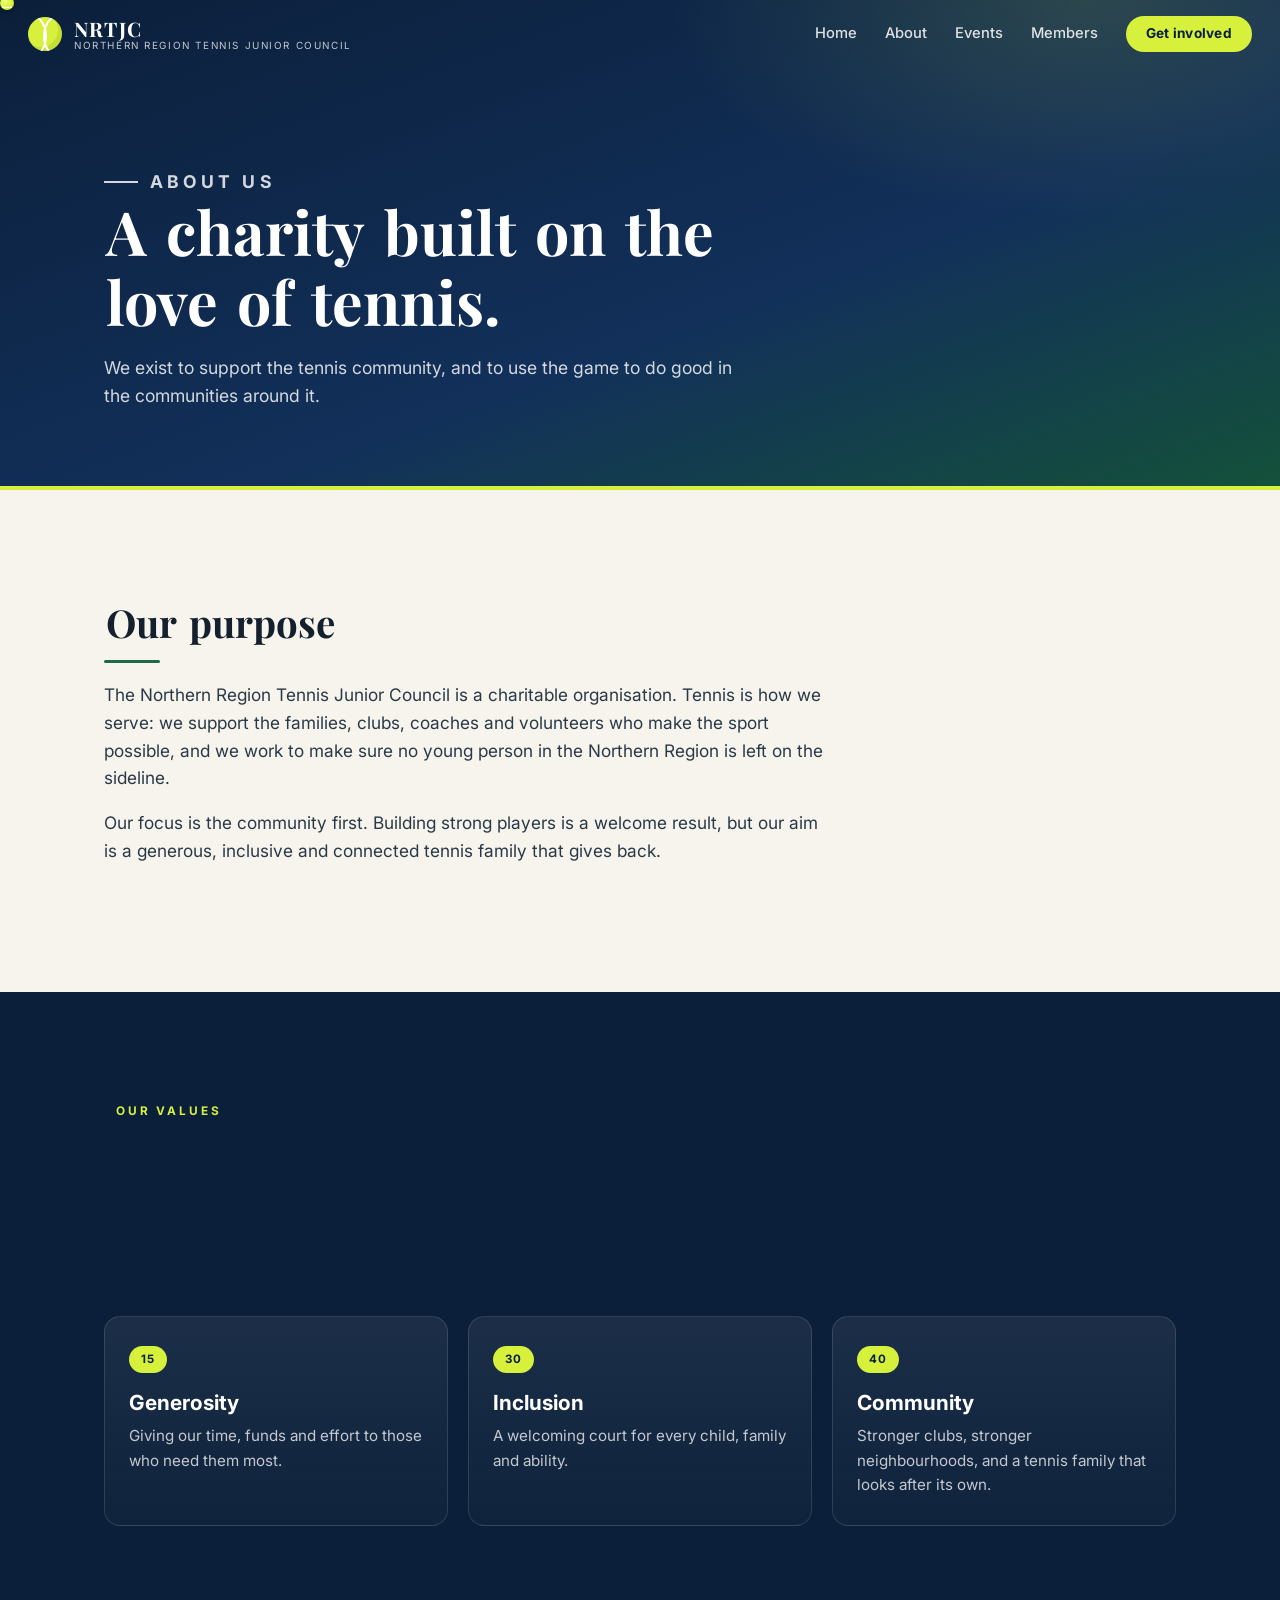
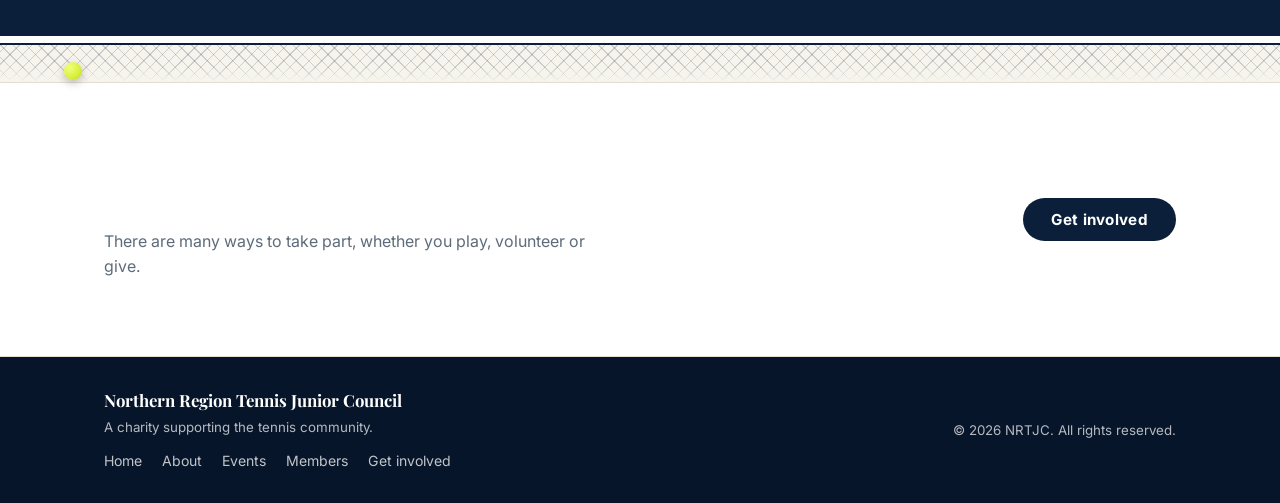
==== commit 6a67f3be: "Tone effects down to a professional, lightly playful set Keep the flickable home hero ball, scroll-l" ====
--- a/about.html
+++ b/about.html
@@ -9,7 +9,6 @@
   <link rel="preconnect" href="https://fonts.gstatic.com" crossorigin>
   <link href="https://fonts.googleapis.com/css2?family=Inter:wght@400;500;600;700&family=Playfair+Display:wght@600;700;800&display=swap" rel="stylesheet">
   <link rel="stylesheet" href="styles.css">
-  <script>try{if(sessionStorage.getItem("nrtjc-wipe"))document.documentElement.classList.add("wiping")}catch(e){}</script>
 </head>
 <body data-page="about">
 <header class="page-hero"><div class="wrap">
@@ -17,7 +16,6 @@
   <h1>A charity built on the love of tennis.</h1>
   <p>We exist to support the tennis community, and to use the game to do good in the communities around it.</p>
 </div></header>
-<div class="marquee" aria-hidden="true" data-words="Fair play,Respect,Generosity,Teamwork,Sportsmanship,Community"><div class="mq-track"></div></div>
 
 <main>
   <section class="section">
@@ -53,6 +51,5 @@
 <script src="layout.js"></script>
 <script src="fun.js"></script>
 <script src="play.js"></script>
-<script src="play2.js"></script>
 </body>
 </html>
--- a/styles.css
+++ b/styles.css
@@ -392,7 +392,7 @@
 
 @media (max-width: 900px) { .values { grid-template-columns: 1fr; } }
 
-/* ---------- Whimsy ---------- */
+/* ---------- Motion (deliberately restrained) ---------- */
 /* hero ball is driven by fun.js; without JS the CSS bounce above still runs */
 .ball.live {
   left: 0; top: 0; right: auto; z-index: 3; animation: none; cursor: grab; touch-action: none;
@@ -401,18 +401,20 @@
 .ball.live.held { cursor: grabbing; }
 .ball.live:focus-visible { outline: 3px solid var(--white); outline-offset: 4px; }
 .ball-shadow.live { left: 0; top: 0; right: auto; animation: none; z-index: 2; will-change: transform; transform: translate(-200px, -200px); }
-
-.rally {
-  position: absolute; right: 28px; bottom: 30px; z-index: 3; pointer-events: none; text-align: right;
-  font: 600 .72rem/1 var(--sans); letter-spacing: .2em; text-transform: uppercase; color: rgba(255,255,255,.5);
-  transition: color .3s;
-}
-.rally.on { color: var(--ball); }
-@media (max-width: 720px) { .rally { right: 16px; bottom: 74px; } }
+.ripple {
+  position: absolute; width: 96px; height: 24px; margin: -12px 0 0 -48px; border-radius: 50%; z-index: 1; pointer-events: none;
+  border: 2px solid rgba(214,240,60,.7);
+}
+
+/* court lines draw in, and redraw when the hero comes back into view; slight parallax with the pointer */
+.court-lines { animation: courtIn 1.6s cubic-bezier(.2,.7,.2,1) both; }
+@keyframes courtIn { from { opacity: 0; transform: translateX(-50%) rotateX(62deg) translateY(60px) scale(.94); } }
+.hero.out .court-lines { animation: none; opacity: 0; }
+.hero .court { transform: translate(calc(var(--px, 0) * -16px), calc(var(--py, 0) * -8px)); transition: transform .4s ease-out; }
 
 /* thin scroll line with a rolling ball */
 .progress { position: fixed; z-index: 60; left: 0; right: 0; top: 0; height: 14px; pointer-events: none; }
-.progress i { position: absolute; left: 0; top: 0; height: 3px; background: var(--ball); box-shadow: 0 0 10px rgba(214,240,60,.6); }
+.progress i { position: absolute; left: 0; top: 0; height: 3px; background: var(--ball); }
 .progress b {
   position: absolute; top: -4px; left: 0; width: 14px; height: 14px; border-radius: 50%;
   background: radial-gradient(circle at 32% 30%, #f1ff7a, var(--ball) 60%, var(--ball-dark));
@@ -427,29 +429,37 @@
 .brand-mark { transition: transform .7s cubic-bezier(.2,.8,.3,1); }
 .brand:hover .brand-mark { transform: rotate(360deg); }
 
-/* court lines draw in on load */
-.court-lines { animation: courtIn 1.6s cubic-bezier(.2,.7,.2,1) both; }
-@keyframes courtIn { from { opacity: 0; transform: translateX(-50%) rotateX(62deg) translateY(60px) scale(.94); } }
+.btn:active { transform: scale(.97); }
 
 /* section eyebrow rules extend as they scroll into view */
 .reveal .eyebrow::before { width: 0; transition: width .9s .2s cubic-bezier(.2,.7,.2,1); }
 .reveal.in .eyebrow::before { width: 34px; }
 
-/* empty-state ball hops */
-.empty-state .ico { display: inline-block; animation: hop 2.2s cubic-bezier(.3,0,.4,1) infinite; }
-@keyframes hop { 0%, 100% { transform: translateY(0); } 40% { transform: translateY(-14px); } 55% { transform: translateY(0) scale(1.08, .92); } }
-
-/* ---------- More whimsy ---------- */
-.btn:active { transform: scale(.96); }
-.signoff { font-family: var(--serif); color: var(--ball); font-size: 1rem; }
-
-/* a net between sections; a ball hops over it once */
+/* headings: words rise into place */
+.w { display: inline-block; overflow: hidden; vertical-align: top; padding: 0 .04em .16em; margin-bottom: -.16em; }
+.wi { display: inline-block; transform: translateY(115%); transition: transform .85s cubic-bezier(.2,.7,.2,1); transition-delay: calc(var(--i, 0) * 55ms); }
+.words-in .wi { transform: none; }
+
+/* short rule under headings, drawn once the words arrive */
+.section-head h2::after, .prose h2::after, .split h2::after, .two-col h2::after, .cta h2::after {
+  content: ""; display: block; height: 3px; width: 0; margin-top: 16px; background: var(--court); border-radius: 2px;
+  transition: width .9s .5s cubic-bezier(.2,.7,.2,1);
+}
+.center h2::after { margin-left: auto; margin-right: auto; }
+h2.words-in::after { width: 56px; }
+.section.dark h2::after, .cta h2::after { background: var(--ball); }
+.hero h1 em {
+  background: linear-gradient(var(--ball), var(--ball)) no-repeat 0 94% / 0% 4px; transition: background-size 1s .9s cubic-bezier(.2,.7,.2,1);
+}
+.hero h1.words-in em { background-size: 100% 4px; }
+
+/* a net between sections; a ball clears it as it scrolls into view */
 .net { position: relative; height: 46px; background: var(--cream); z-index: 2; }
 .net::before {
   content: ""; position: absolute; left: 0; right: 0; top: 7px; bottom: 0;
   background:
-    repeating-linear-gradient(45deg, transparent 0 8px, rgba(11,31,58,.2) 8px 9px),
-    repeating-linear-gradient(-45deg, transparent 0 8px, rgba(11,31,58,.2) 8px 9px);
+    repeating-linear-gradient(45deg, transparent 0 8px, rgba(11,31,58,.18) 8px 9px),
+    repeating-linear-gradient(-45deg, transparent 0 8px, rgba(11,31,58,.18) 8px 9px);
   -webkit-mask-image: linear-gradient(#000 55%, transparent); mask-image: linear-gradient(#000 55%, transparent);
 }
 .net::after {
@@ -471,186 +481,33 @@
   100% { transform: translateY(28px); }
 }
 
-/* pop-up balls from clicking empty court */
-.mini {
-  position: absolute; z-index: 2; width: 22px; height: 22px; margin: -11px 0 0 -11px; border-radius: 50%; pointer-events: none;
-  background: radial-gradient(circle at 32% 30%, #f1ff7a, var(--ball) 60%, var(--ball-dark)); box-shadow: 0 3px 8px rgba(0,0,0,.3);
-}
-.hero, .page-hero { cursor: default; }
-
-/* avatars hop when their card is hovered */
-.member:hover .avatar, .member:focus-visible .avatar { animation: avatarHop .55s cubic-bezier(.3,0,.4,1); }
-@keyframes avatarHop { 0%, 100% { transform: translateY(0); } 40% { transform: translateY(-9px); } 62% { transform: translateY(0) scale(1.06, .94); } }
-
-/* ---------- Spacing fix + inner-page ball ---------- */
+/* word ticker (home page) */
+.marquee { background: var(--cream); border-bottom: 1px solid var(--line); overflow: hidden; padding: 22px 0; white-space: nowrap; position: relative; z-index: 1; }
+.mq-track { display: inline-flex; align-items: center; gap: 30px; padding-left: 30px; animation: marquee 60s linear infinite; }
+.mq-w { font: italic 700 clamp(1.5rem, 3vw, 2.3rem)/1 var(--serif); color: transparent; -webkit-text-stroke: 1px var(--navy); }
+.mq-w:nth-of-type(3n) { color: var(--navy); -webkit-text-stroke: 0; }
+.mq-ball {
+  flex: none; width: 12px; height: 12px; border-radius: 50%;
+  background: radial-gradient(circle at 32% 30%, #f1ff7a, var(--ball) 60%, var(--ball-dark));
+}
+@keyframes marquee { to { transform: translateX(-50%); } }
+
+/* member avatars lift slightly on hover */
+.member:hover .avatar, .member:focus-visible .avatar { transform: translateY(-4px); }
+.member .avatar { transition: transform .3s cubic-bezier(.2,.7,.2,1); }
+
+/* small ball used in empty states and the slide viewer */
+.empty-state .ico, .stage-msg .ico {
+  display: block; width: 32px; height: 32px; margin: 0 auto 12px; border-radius: 50%; font-size: 0;
+  background: radial-gradient(circle at 32% 30%, #f1ff7a, var(--ball) 60%, var(--ball-dark)); box-shadow: 0 6px 14px rgba(11,31,58,.18);
+}
+.empty-state .ico { animation: hop 2.4s cubic-bezier(.3,0,.4,1) infinite; }
+@keyframes hop { 0%, 60%, 100% { transform: translateY(0); } 30% { transform: translateY(-10px); } }
+
 .band { padding: 76px 0; }
-@media (max-width: 720px) { .band { padding: 52px 0; } }
-
-.page-hero .ball { width: 46px; height: 46px; }
-.page-hero .ball-shadow { width: 58px; height: 12px; }
-.page-hero .rally { bottom: 24px; }
-@media (max-width: 720px) { .page-hero .rally { bottom: 22px; right: 16px; } }
-
-/* ---------- Overboard ---------- */
-.fx { position: fixed; inset: 0; z-index: 80; pointer-events: none; overflow: hidden; }
-
-/* headings: words rise into place; replays whenever the heading re-enters view */
-.w { display: inline-block; overflow: hidden; vertical-align: top; padding: 0 .04em .16em; margin-bottom: -.16em; }
-.wi { display: inline-block; transform: translateY(115%); transition: transform .85s cubic-bezier(.2,.7,.2,1); transition-delay: calc(var(--i, 0) * 65ms); }
-.words-in .wi { transform: none; }
-
-/* tennis-score tick */
-.tick { animation: tick .35s cubic-bezier(.3,0,.4,1); }
-@keyframes tick { 0% { transform: translateY(-40%); opacity: 0; } 100% { transform: none; opacity: 1; } }
-.value .n, .card-tag { display: inline-block; }
-
-/* hero: court redraws on re-entry, parallax, bounce ripples, cursor trail */
-.hero.out .court-lines { animation: none; opacity: 0; }
-.hero .court { transform: translate(calc(var(--px, 0) * -26px), calc(var(--py, 0) * -14px)); transition: transform .35s ease-out; }
-.ripple {
-  position: absolute; width: 96px; height: 24px; margin: -12px 0 0 -48px; border-radius: 50%; z-index: 1; pointer-events: none;
-  border: 2px solid rgba(214,240,60,.8);
-}
-.dot {
-  position: absolute; z-index: 1; width: 8px; height: 8px; border-radius: 50%; pointer-events: none;
-  background: var(--ball); box-shadow: 0 0 10px rgba(214,240,60,.7);
-}
-
-/* scoreboard */
-.scoreboard { background: var(--navy); color: var(--white); padding: 100px 0; position: relative; overflow: hidden; }
-.scoreboard::before {
-  content: ""; position: absolute; inset: 0; opacity: .08; pointer-events: none;
-  background: repeating-linear-gradient(90deg, #fff 0 2px, transparent 2px 120px);
-}
-.sb-head { position: relative; max-width: 560px; margin-bottom: 40px; }
-.sb-head h2 { font-size: clamp(2rem, 4vw, 3rem); }
-.sb-head p:last-child { color: rgba(255,255,255,.7); margin: 14px 0 0; }
-.sb {
-  position: relative; max-width: 640px; border-radius: var(--radius); overflow: hidden;
-  background: #06142a; border: 1px solid rgba(255,255,255,.14); box-shadow: 0 30px 60px -30px rgba(0,0,0,.6);
-}
-.sb-row { display: grid; grid-template-columns: 1fr 64px 64px 92px; align-items: center; padding: 18px 22px; gap: 6px; }
-.sb-row + .sb-row { border-top: 1px solid rgba(255,255,255,.1); }
-.sb-name { font-weight: 700; letter-spacing: .06em; text-transform: uppercase; font-size: .9rem; }
-.sb-set {
-  text-align: center; font: 700 2rem/1 var(--serif); font-variant-numeric: tabular-nums;
-  background: rgba(255,255,255,.07); border-radius: 8px; padding: 10px 0; color: var(--white);
-}
-.sb-pt { text-align: center; font-size: .72rem; text-transform: uppercase; letter-spacing: .18em; color: rgba(255,255,255,.5); transition: color .4s; }
-.sb.won .sb-row:first-child .sb-pt { color: var(--ball); }
-.sb.won .sb-row:first-child .sb-name { color: var(--ball); }
-.sb-set.tick { color: var(--ball); }
-@media (max-width: 560px) { .sb-row { grid-template-columns: 1fr 48px 48px 64px; padding: 14px; } .sb-set { font-size: 1.5rem; } }
-
-/* footer dribble */
-.footer { position: relative; }
-.runner {
-  position: absolute; top: -9px; left: 0; width: 18px; height: 18px; border-radius: 50%; opacity: 0;
-  background: radial-gradient(circle at 32% 30%, #f1ff7a, var(--ball) 60%, var(--ball-dark)); box-shadow: 0 3px 8px rgba(0,0,0,.35);
-}
-.footer.go .runner { animation: runX 4.2s linear forwards, runY 4.2s forwards; }
-@keyframes runX { 0% { left: 0; opacity: 1; } 92% { opacity: 1; } 100% { left: calc(100% - 18px); opacity: 0; } }
-@keyframes runY {
-  0%   { transform: translateY(-4px); animation-timing-function: cubic-bezier(.2,.7,.4,1); }
-  12%  { transform: translateY(-86px); animation-timing-function: cubic-bezier(.6,0,.8,.4); }
-  25%  { transform: translateY(0); animation-timing-function: cubic-bezier(.2,.7,.4,1); }
-  37%  { transform: translateY(-58px); animation-timing-function: cubic-bezier(.6,0,.8,.4); }
-  50%  { transform: translateY(0); animation-timing-function: cubic-bezier(.2,.7,.4,1); }
-  60%  { transform: translateY(-34px); animation-timing-function: cubic-bezier(.6,0,.8,.4); }
-  72%  { transform: translateY(0); animation-timing-function: cubic-bezier(.2,.7,.4,1); }
-  80%  { transform: translateY(-16px); animation-timing-function: cubic-bezier(.6,0,.8,.4); }
-  90%  { transform: translateY(0); }
-  100% { transform: translateY(0); }
-}
-
-/* hidden: ace */
-.ace { position: absolute; top: 38%; left: 0; display: flex; align-items: center; }
-.ace-streak { width: 260px; height: 6px; border-radius: 3px; background: linear-gradient(90deg, transparent, rgba(214,240,60,.85)); }
-.ace-ball {
-  width: 26px; height: 26px; margin-left: -3px; border-radius: 50%;
-  background: radial-gradient(circle at 32% 30%, #f1ff7a, var(--ball) 60%, var(--ball-dark)); box-shadow: 0 0 26px rgba(214,240,60,.9);
-}
-.ace-text {
-  position: absolute; left: 50%; top: 50%; transform: translate(-50%, -50%); font: italic 800 clamp(3rem, 12vw, 8rem)/1 var(--serif);
-  color: var(--white); text-shadow: 0 6px 40px rgba(11,31,58,.7); -webkit-text-stroke: 2px var(--navy);
-}
+@media (max-width: 720px) { .band { padding: 52px 0; } .footer-in > div:last-child { text-align: left !important; } }
 
 @media (prefers-reduced-motion: reduce) {
   .wi { transform: none !important; }
-  .runner { display: none; }
-}
-
-/* ---------- Even more ---------- */
-/* page-transition wipe */
-.wipe { position: fixed; inset: 0; z-index: 999; background: var(--ball); pointer-events: none; }
-html.wiping::before { content: ""; position: fixed; inset: 0; z-index: 998; background: var(--ball); animation: wipeFailsafe 0s 1.6s forwards; }
-@keyframes wipeFailsafe { to { visibility: hidden; } }
-
-/* word ticker */
-.marquee { background: var(--cream); border-bottom: 1px solid var(--line); overflow: hidden; padding: 22px 0; white-space: nowrap; position: relative; z-index: 1; }
-.mq-track { display: inline-flex; align-items: center; gap: 30px; will-change: transform; padding-left: 30px; }
-.mq-w { font: italic 700 clamp(1.7rem, 3.6vw, 2.8rem)/1 var(--serif); color: transparent; -webkit-text-stroke: 1.2px var(--navy); }
-.mq-w:nth-of-type(3n) { color: var(--navy); -webkit-text-stroke: 0; }
-.mq-ball {
-  flex: none; width: 15px; height: 15px; border-radius: 50%;
-  background: radial-gradient(circle at 32% 30%, #f1ff7a, var(--ball) 60%, var(--ball-dark));
-}
-
-/* chalk-line under headings, drawn when the words arrive */
-.section-head h2::after, .prose h2::after, .split h2::after, .sb-head h2::after, .two-col h2::after, .cta h2::after {
-  content: ""; display: block; height: 3px; width: 0; margin-top: 16px; background: var(--court); border-radius: 2px;
-  transition: width .9s .55s cubic-bezier(.2,.7,.2,1);
-}
-.center h2::after { margin-left: auto; margin-right: auto; }
-.words-in.section-head h2::after, h2.words-in::after { width: 64px; }
-.section.dark h2::after, .sb-head h2::after, .cta h2::after { background: var(--ball); }
-/* the hero's italic word gets a hand-drawn underline */
-.hero h1 em, .page-hero h1 em {
-  background: linear-gradient(var(--ball), var(--ball)) no-repeat 0 94% / 0% 4px; transition: background-size 1s 1s cubic-bezier(.2,.7,.2,1);
-}
-.hero h1.words-in em, .page-hero h1.words-in em { background-size: 100% 4px; }
-
-/* cursor halo */
-.halo {
-  position: fixed; left: 0; top: 0; width: 34px; height: 34px; border-radius: 50%; z-index: 90; pointer-events: none;
-  border: 2px solid #fff; mix-blend-mode: difference; opacity: 0; transition: opacity .3s, width .25s, height .25s, margin .25s, background .25s;
-}
-.halo.show { opacity: .9; }
-.halo.big { width: 54px; height: 54px; margin: -10px 0 0 -10px; background: #fff; opacity: .55; }
-
-/* magnetic buttons */
-.btn { transform: translate(var(--mx, 0px), var(--my, 0px)); }
-.btn:hover { transform: translate(var(--mx, 0px), calc(var(--my, 0px) - 2px)); }
-.btn:active { transform: translate(var(--mx, 0px), var(--my, 0px)) scale(.96); }
-
-/* chalk puff on click */
-.chalk { position: absolute; width: 36px; height: 36px; border-radius: 50%; border: 2px solid rgba(214,240,60,.9); box-shadow: 0 0 0 1px rgba(11,31,58,.25); }
-
-/* floating parallax balls */
-.scoreboard, .cta, .section.dark { overflow: hidden; }
-.float-ball {
-  position: absolute; border-radius: 50%; pointer-events: none; z-index: 0; will-change: transform;
-  background: radial-gradient(circle at 32% 30%, #f1ff7a, var(--ball) 60%, var(--ball-dark));
-}
-.scoreboard > .wrap, .cta > .wrap, .section.dark > .wrap { position: relative; z-index: 1; }
-
-/* the "Love all." sign-off is a button */
-.signoff.playable { cursor: pointer; border-bottom: 1px dotted rgba(214,240,60,.6); }
-.signoff.playable:hover { color: #fff; }
-
-/* the Serve game */
-.sg-hud {
-  position: fixed; left: 50%; top: 84px; transform: translateX(-50%); padding: 10px 22px; border-radius: 999px;
-  background: var(--navy); color: var(--ball); font: 700 .85rem/1 var(--sans); letter-spacing: .18em; text-transform: uppercase;
-  box-shadow: 0 12px 30px rgba(0,0,0,.35); white-space: nowrap;
-}
-.sg-hud.done { background: var(--ball); color: var(--navy); letter-spacing: .08em; text-transform: none; font-size: 1rem; font-family: var(--serif); }
-.sg-ball {
-  position: absolute; left: 0; width: 46px; height: 46px; padding: 0; border: 0; border-radius: 50%; cursor: pointer; pointer-events: auto;
-  background: radial-gradient(circle at 32% 30%, #f1ff7a, var(--ball) 55%, var(--ball-dark)); box-shadow: 0 8px 18px rgba(0,0,0,.35);
-}
-
-@media (hover: none) { .halo { display: none; } }
-@media (prefers-reduced-motion: reduce) { .marquee { overflow-x: auto; } .float-ball { display: none; } }
-
-.cta, .section.dark { position: relative; }
+  .mq-track { animation: none; }
+}
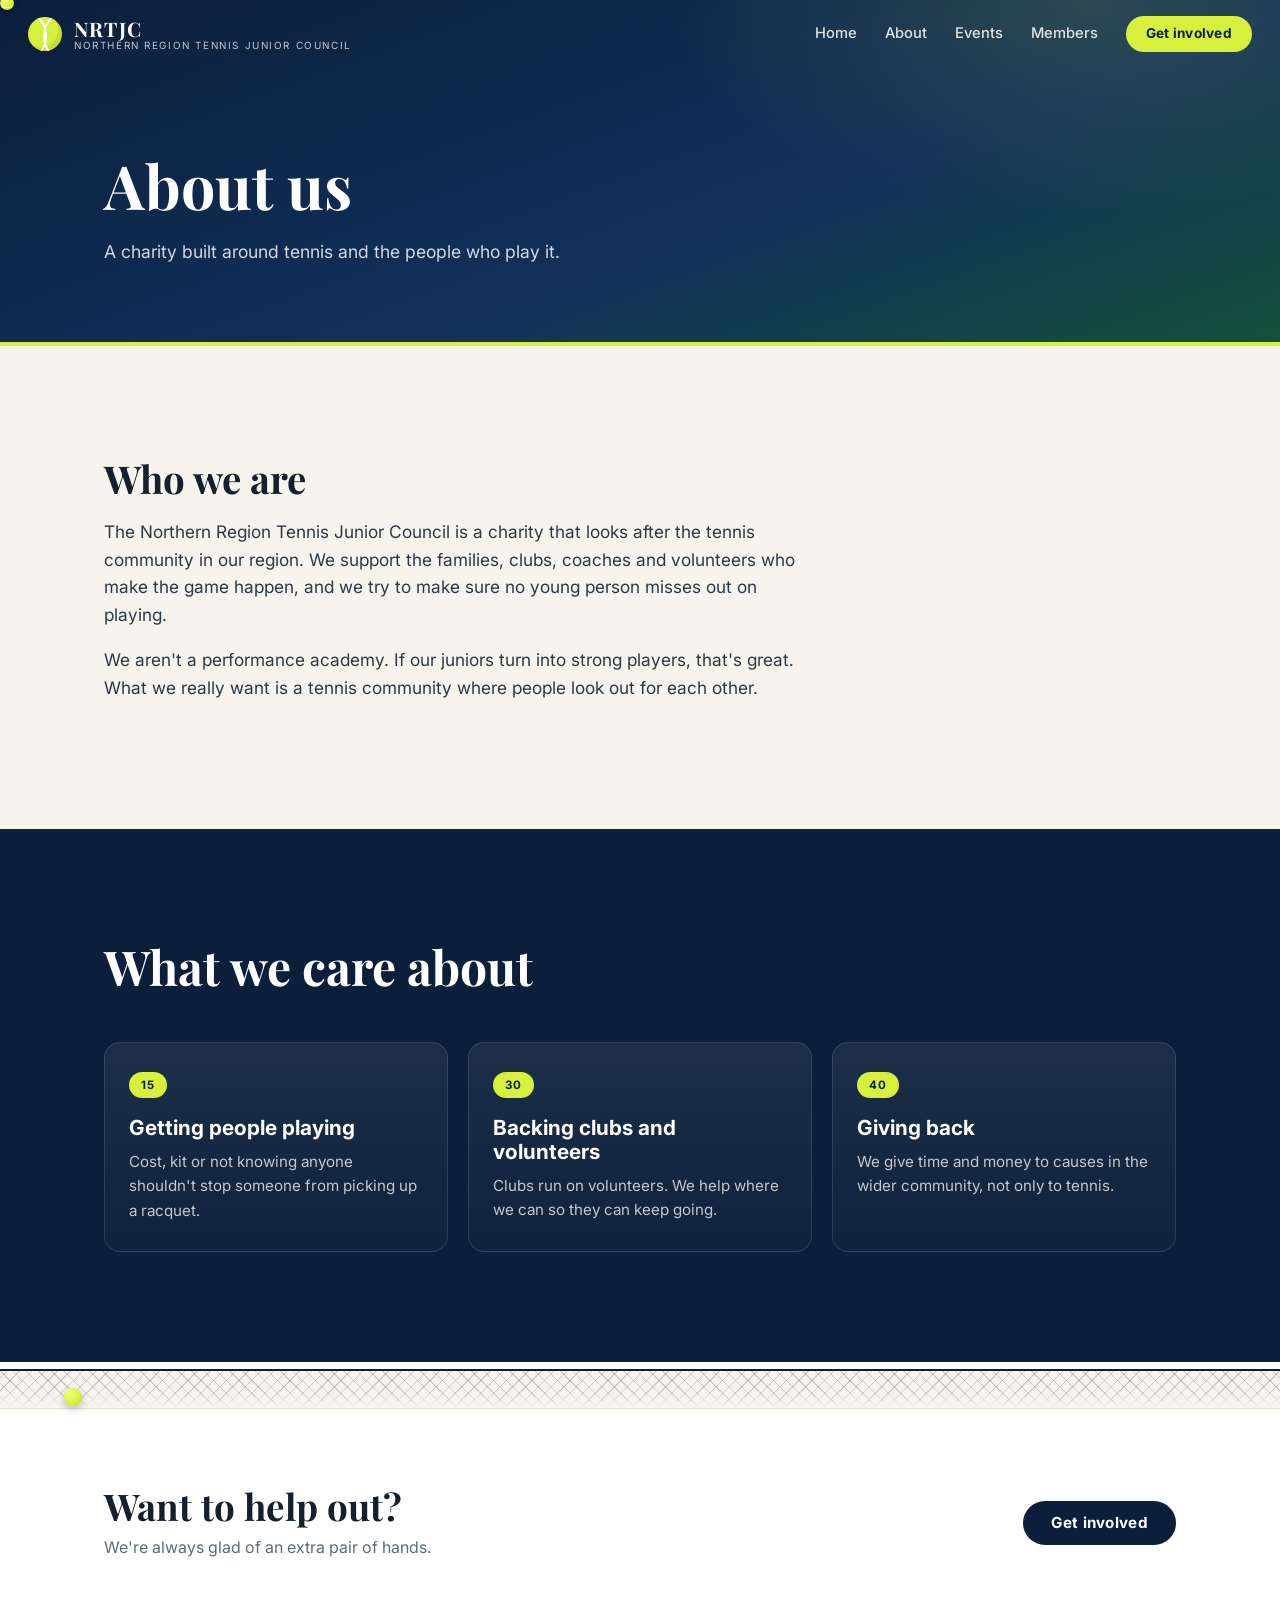
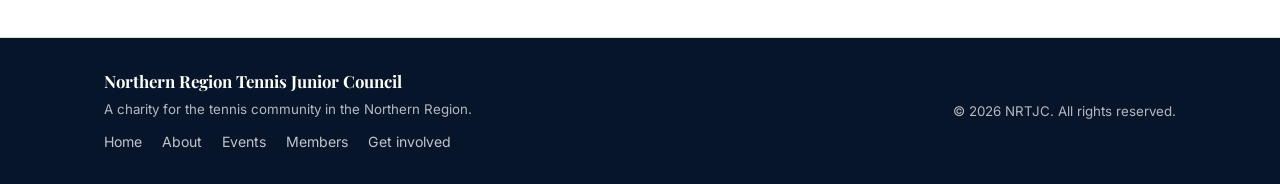
==== commit 6029a595: "Rewrite copy in a plainer voice and drop template-style effects Headings and body text rewritten to " ====
--- a/about.html
+++ b/about.html
@@ -4,7 +4,7 @@
   <meta charset="utf-8">
   <meta name="viewport" content="width=device-width, initial-scale=1">
   <title>About – Northern Region Tennis Junior Council</title>
-  <meta name="description" content="Who we are and what we stand for.">
+  <meta name="description" content="Who the Northern Region Tennis Junior Council is and what we care about.">
   <link rel="preconnect" href="https://fonts.googleapis.com">
   <link rel="preconnect" href="https://fonts.gstatic.com" crossorigin>
   <link href="https://fonts.googleapis.com/css2?family=Inter:wght@400;500;600;700&family=Playfair+Display:wght@600;700;800&display=swap" rel="stylesheet">
@@ -12,36 +12,36 @@
 </head>
 <body data-page="about">
 <header class="page-hero"><div class="wrap">
-  <p class="eyebrow">About us</p>
-  <h1>A charity built on the love of tennis.</h1>
-  <p>We exist to support the tennis community, and to use the game to do good in the communities around it.</p>
+  <h1>About us</h1>
+  <p>A charity built around tennis and the people who play it.</p>
 </div></header>
-
 <main>
   <section class="section">
     <div class="wrap">
       <div class="prose reveal">
-        <h2>Our purpose</h2>
-        <p>The Northern Region Tennis Junior Council is a charitable organisation. Tennis is how we serve: we support the families, clubs, coaches and volunteers who make the sport possible, and we work to make sure no young person in the Northern Region is left on the sideline.</p>
-        <p>Our focus is the community first. Building strong players is a welcome result, but our aim is a generous, inclusive and connected tennis family that gives back.</p>
+        <h2>Who we are</h2>
+        <p>The Northern Region Tennis Junior Council is a charity that looks after the tennis community in our region. We support the families, clubs, coaches and volunteers who make the game happen, and we try to make sure no young person misses out on playing.</p>
+        <p>We aren't a performance academy. If our juniors turn into strong players, that's great. What we really want is a tennis community where people look out for each other.</p>
       </div>
     </div>
   </section>
+
   <section class="section dark">
     <div class="wrap">
-      <div class="section-head reveal"><p class="eyebrow">Our values</p><h2>What guides everything we do.</h2></div>
+      <div class="section-head reveal"><h2>What we care about</h2></div>
       <div class="cards" style="grid-template-columns:repeat(3,1fr)">
-        <article class="card reveal"><div class="card-tag">15</div><h3>Generosity</h3><p>Giving our time, funds and effort to those who need them most.</p></article>
-        <article class="card reveal"><div class="card-tag">30</div><h3>Inclusion</h3><p>A welcoming court for every child, family and ability.</p></article>
-        <article class="card reveal"><div class="card-tag">40</div><h3>Community</h3><p>Stronger clubs, stronger neighbourhoods, and a tennis family that looks after its own.</p></article>
+        <article class="card reveal"><div class="card-tag">15</div><h3>Getting people playing</h3><p>Cost, kit or not knowing anyone shouldn't stop someone from picking up a racquet.</p></article>
+        <article class="card reveal"><div class="card-tag">30</div><h3>Backing clubs and volunteers</h3><p>Clubs run on volunteers. We help where we can so they can keep going.</p></article>
+        <article class="card reveal"><div class="card-tag">40</div><h3>Giving back</h3><p>We give time and money to causes in the wider community, not only to tennis.</p></article>
       </div>
     </div>
   </section>
+
   <div class="net" aria-hidden="true"><i></i></div>
 
   <section class="band">
     <div class="wrap split reveal">
-      <div><h2>Want to be part of it?</h2><p>There are many ways to take part, whether you play, volunteer or give.</p></div>
+      <div><h2>Want to help out?</h2><p>We're always glad of an extra pair of hands.</p></div>
       <a href="get-involved.html" class="btn btn-navy">Get involved</a>
     </div>
   </section>
@@ -50,6 +50,5 @@
 <script src="site-config.js"></script>
 <script src="layout.js"></script>
 <script src="fun.js"></script>
-<script src="play.js"></script>
 </body>
 </html>
--- a/styles.css
+++ b/styles.css
@@ -395,11 +395,9 @@
 /* ---------- Motion (deliberately restrained) ---------- */
 /* hero ball is driven by fun.js; without JS the CSS bounce above still runs */
 .ball.live {
-  left: 0; top: 0; right: auto; z-index: 3; animation: none; cursor: grab; touch-action: none;
+  left: 0; top: 0; right: auto; z-index: 3; animation: none; pointer-events: none;
   will-change: transform; transform: translate(-200px, -200px);
 }
-.ball.live.held { cursor: grabbing; }
-.ball.live:focus-visible { outline: 3px solid var(--white); outline-offset: 4px; }
 .ball-shadow.live { left: 0; top: 0; right: auto; animation: none; z-index: 2; will-change: transform; transform: translate(-200px, -200px); }
 .ripple {
   position: absolute; width: 96px; height: 24px; margin: -12px 0 0 -48px; border-radius: 50%; z-index: 1; pointer-events: none;
@@ -431,27 +429,8 @@
 
 .btn:active { transform: scale(.97); }
 
-/* section eyebrow rules extend as they scroll into view */
-.reveal .eyebrow::before { width: 0; transition: width .9s .2s cubic-bezier(.2,.7,.2,1); }
-.reveal.in .eyebrow::before { width: 34px; }
-
-/* headings: words rise into place */
-.w { display: inline-block; overflow: hidden; vertical-align: top; padding: 0 .04em .16em; margin-bottom: -.16em; }
-.wi { display: inline-block; transform: translateY(115%); transition: transform .85s cubic-bezier(.2,.7,.2,1); transition-delay: calc(var(--i, 0) * 55ms); }
-.words-in .wi { transform: none; }
-
-/* short rule under headings, drawn once the words arrive */
-.section-head h2::after, .prose h2::after, .split h2::after, .two-col h2::after, .cta h2::after {
-  content: ""; display: block; height: 3px; width: 0; margin-top: 16px; background: var(--court); border-radius: 2px;
-  transition: width .9s .5s cubic-bezier(.2,.7,.2,1);
-}
-.center h2::after { margin-left: auto; margin-right: auto; }
-h2.words-in::after { width: 56px; }
-.section.dark h2::after, .cta h2::after { background: var(--ball); }
-.hero h1 em {
-  background: linear-gradient(var(--ball), var(--ball)) no-repeat 0 94% / 0% 4px; transition: background-size 1s .9s cubic-bezier(.2,.7,.2,1);
-}
-.hero h1.words-in em { background-size: 100% 4px; }
+.text-link { color: var(--court); font-weight: 600; text-decoration: none; }
+.text-link:hover { text-decoration: underline; }
 
 /* a net between sections; a ball clears it as it scrolls into view */
 .net { position: relative; height: 46px; background: var(--cream); z-index: 2; }
@@ -481,17 +460,6 @@
   100% { transform: translateY(28px); }
 }
 
-/* word ticker (home page) */
-.marquee { background: var(--cream); border-bottom: 1px solid var(--line); overflow: hidden; padding: 22px 0; white-space: nowrap; position: relative; z-index: 1; }
-.mq-track { display: inline-flex; align-items: center; gap: 30px; padding-left: 30px; animation: marquee 60s linear infinite; }
-.mq-w { font: italic 700 clamp(1.5rem, 3vw, 2.3rem)/1 var(--serif); color: transparent; -webkit-text-stroke: 1px var(--navy); }
-.mq-w:nth-of-type(3n) { color: var(--navy); -webkit-text-stroke: 0; }
-.mq-ball {
-  flex: none; width: 12px; height: 12px; border-radius: 50%;
-  background: radial-gradient(circle at 32% 30%, #f1ff7a, var(--ball) 60%, var(--ball-dark));
-}
-@keyframes marquee { to { transform: translateX(-50%); } }
-
 /* member avatars lift slightly on hover */
 .member:hover .avatar, .member:focus-visible .avatar { transform: translateY(-4px); }
 .member .avatar { transition: transform .3s cubic-bezier(.2,.7,.2,1); }
@@ -507,7 +475,3 @@
 .band { padding: 76px 0; }
 @media (max-width: 720px) { .band { padding: 52px 0; } .footer-in > div:last-child { text-align: left !important; } }
 
-@media (prefers-reduced-motion: reduce) {
-  .wi { transform: none !important; }
-  .mq-track { animation: none; }
-}
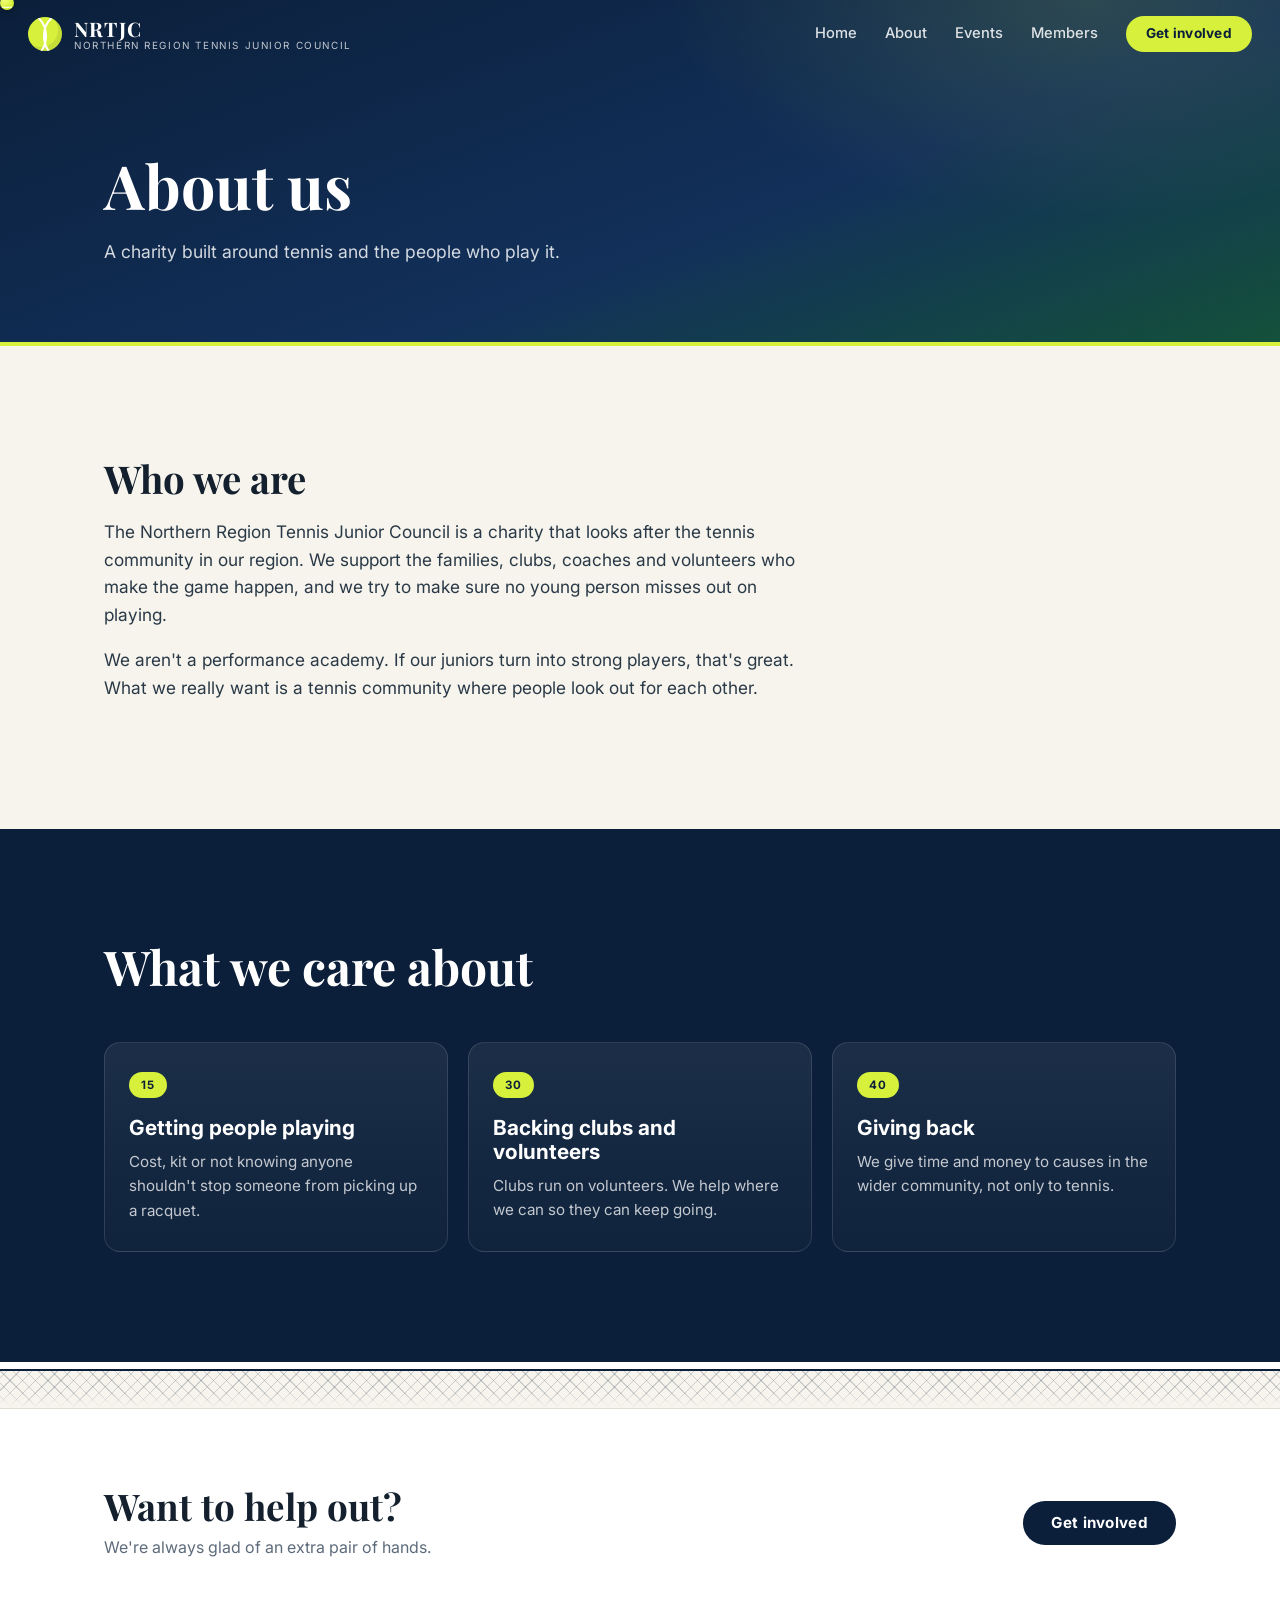
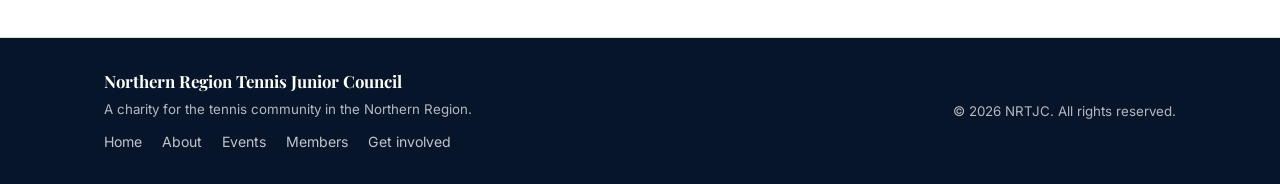
==== commit 3a814bf3: "Remove the ball that hopped over the net divider Co-Authored-By: Claude Opus 5.5 <noreply@anthropic." ====
--- a/about.html
+++ b/about.html
@@ -37,7 +37,7 @@
     </div>
   </section>
 
-  <div class="net" aria-hidden="true"><i></i></div>
+  <div class="net" aria-hidden="true"></div>
 
   <section class="band">
     <div class="wrap split reveal">
--- a/styles.css
+++ b/styles.css
@@ -404,11 +404,10 @@
   border: 2px solid rgba(214,240,60,.7);
 }
 
-/* court lines draw in, and redraw when the hero comes back into view; slight parallax with the pointer */
+/* court lines draw in, and redraw when the hero comes back into view */
 .court-lines { animation: courtIn 1.6s cubic-bezier(.2,.7,.2,1) both; }
 @keyframes courtIn { from { opacity: 0; transform: translateX(-50%) rotateX(62deg) translateY(60px) scale(.94); } }
 .hero.out .court-lines { animation: none; opacity: 0; }
-.hero .court { transform: translate(calc(var(--px, 0) * -16px), calc(var(--py, 0) * -8px)); transition: transform .4s ease-out; }
 
 /* thin scroll line with a rolling ball */
 .progress { position: fixed; z-index: 60; left: 0; right: 0; top: 0; height: 14px; pointer-events: none; }
@@ -432,7 +431,7 @@
 .text-link { color: var(--court); font-weight: 600; text-decoration: none; }
 .text-link:hover { text-decoration: underline; }
 
-/* a net between sections; a ball clears it as it scrolls into view */
+/* a net between sections */
 .net { position: relative; height: 46px; background: var(--cream); z-index: 2; }
 .net::before {
   content: ""; position: absolute; left: 0; right: 0; top: 7px; bottom: 0;
@@ -445,20 +444,6 @@
   content: ""; position: absolute; left: 0; right: 0; top: 0; height: 7px;
   background: var(--white); border-bottom: 2px solid var(--navy);
 }
-.net i {
-  position: absolute; left: 5%; top: 0; width: 18px; height: 18px; border-radius: 50%; z-index: 3;
-  background: radial-gradient(circle at 32% 30%, #f1ff7a, var(--ball) 60%, var(--ball-dark));
-  box-shadow: 0 3px 8px rgba(0,0,0,.25); transform: translateY(26px);
-}
-.net.go i { animation: netX 1.9s linear forwards, netY 1.9s forwards; }
-@keyframes netX { to { left: 90%; } }
-@keyframes netY {
-  0%   { transform: translateY(26px); animation-timing-function: cubic-bezier(.2,.7,.4,1); }
-  45%  { transform: translateY(-58px); animation-timing-function: cubic-bezier(.6,0,.8,.4); }
-  78%  { transform: translateY(28px); animation-timing-function: cubic-bezier(.2,.7,.4,1); }
-  88%  { transform: translateY(10px); animation-timing-function: cubic-bezier(.6,0,.8,.4); }
-  100% { transform: translateY(28px); }
-}
 
 /* member avatars lift slightly on hover */
 .member:hover .avatar, .member:focus-visible .avatar { transform: translateY(-4px); }
